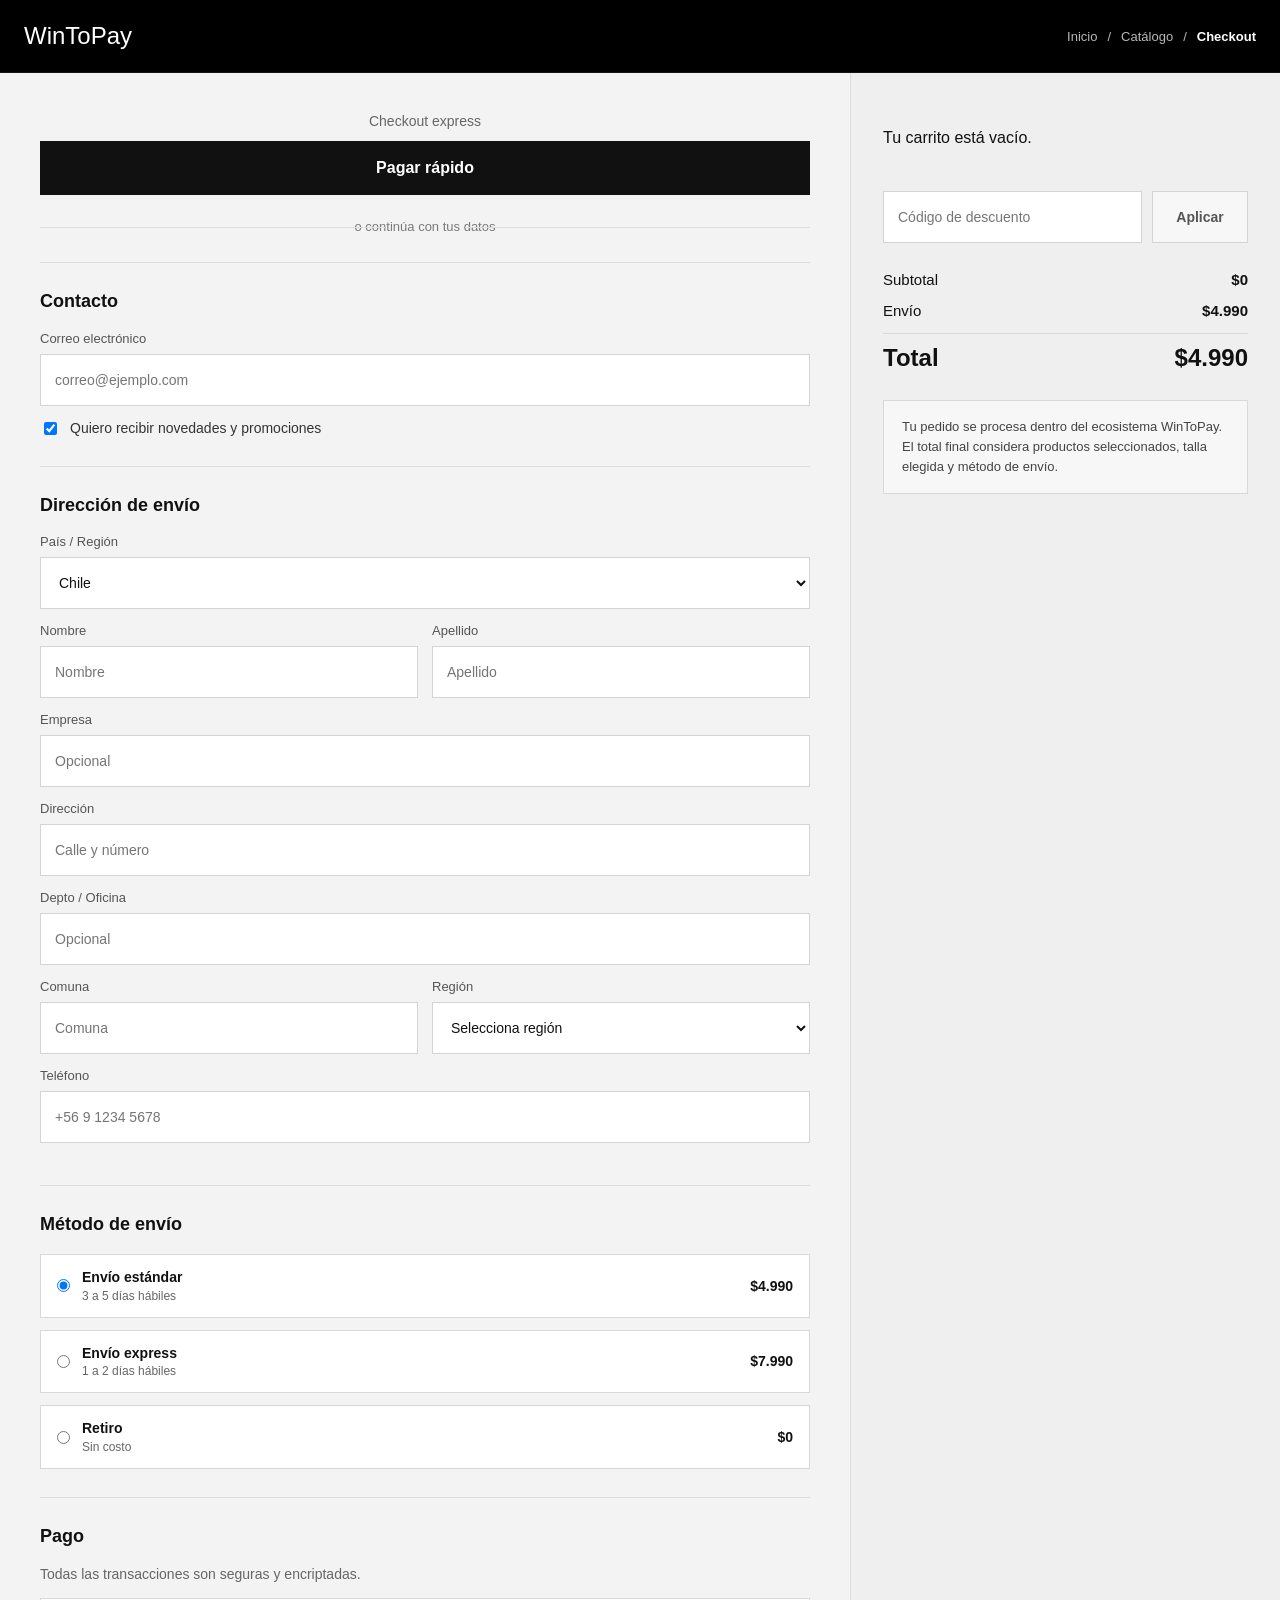
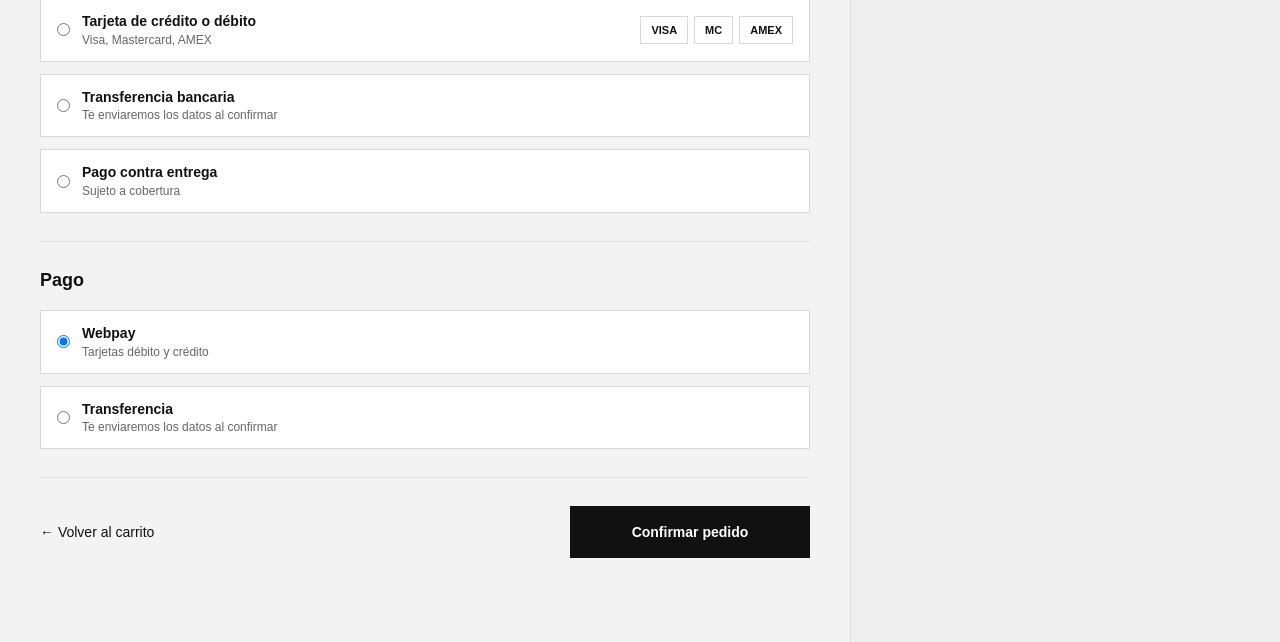
==== checkout.html @ d03efe88 "feat: implement checkout page and payment functionality with responsive design" ====
<!DOCTYPE html>
<html lang="es">
<head>
  <meta charset="UTF-8" />
  <meta name="viewport" content="width=device-width, initial-scale=1.0" />
  <title>Checkout | WinToPay</title>

<link rel="stylesheet" href="css/style.css">
<link rel="stylesheet" href="css/layout.css">
<link rel="stylesheet" href="css/responsive.css">
</head>
<body class="checkout-body">
  <div class="checkout-page">
    <header class="checkout-header">
      <div class="checkout-header-inner">
        <a href="index.html" class="checkout-brand">WinToPay</a>

        <nav class="checkout-breadcrumb" aria-label="Ruta de compra">
          <a href="index.html">Inicio</a>
          <span>/</span>
          <a href="catalogo.html">Catálogo</a>
          <span>/</span>
          <strong>Checkout</strong>
        </nav>
      </div>
    </header>

    <main class="checkout-layout">
      <section class="checkout-main">
        <div class="checkout-block checkout-express">
          <p class="checkout-kicker">Checkout express</p>
          <button type="button" class="checkout-shoppay-btn">Pagar rápido</button>

          <div class="checkout-divider">
            <span>o continúa con tus datos</span>
          </div>
        </div>

        <form class="checkout-form" id="checkoutForm">
          <section class="checkout-block">
            <div class="checkout-section-head">
              <h2>Contacto</h2>
            </div>

            <div class="form-group">
              <label for="email">Correo electrónico</label>
              <input id="email" name="email" type="email" placeholder="correo@ejemplo.com" />
            </div>

            <label class="check-row">
              <input type="checkbox" checked />
              <span>Quiero recibir novedades y promociones</span>
            </label>
          </section>

          <section class="checkout-block">
            <div class="checkout-section-head">
              <h2>Dirección de envío</h2>
            </div>

            <div class="form-group">
              <label for="country">País / Región</label>
              <select id="country" name="country">
                <option value="CL" selected>Chile</option>
              </select>
            </div>

            <div class="form-grid two-cols">
              <div class="form-group">
                <label for="firstName">Nombre</label>
                <input id="firstName" name="firstName" type="text" placeholder="Nombre" />
              </div>

              <div class="form-group">
                <label for="lastName">Apellido</label>
                <input id="lastName" name="lastName" type="text" placeholder="Apellido" />
              </div>
            </div>

            <div class="form-group">
              <label for="company">Empresa</label>
              <input id="company" name="company" type="text" placeholder="Opcional" />
            </div>

            <div class="form-group">
              <label for="address">Dirección</label>
              <input id="address" name="address" type="text" placeholder="Calle y número" />
            </div>

            <div class="form-group">
              <label for="apartment">Depto / Oficina</label>
              <input id="apartment" name="apartment" type="text" placeholder="Opcional" />
            </div>

            <div class="form-grid two-cols">
              <div class="form-group">
                <label for="commune">Comuna</label>
                <input id="commune" name="commune" type="text" placeholder="Comuna" />
              </div>

              <div class="form-group">
                <label for="region">Región</label>
                <select id="region" name="region">
                  <option value="">Selecciona región</option>
                  <option>Región Metropolitana</option>
                  <option>Valparaíso</option>
                  <option>Biobío</option>
                  <option>Antofagasta</option>
                  <option>Coquimbo</option>
                  <option>Maule</option>
                  <option>La Araucanía</option>
                  <option>Los Lagos</option>
                </select>
              </div>
            </div>

            <div class="form-group">
              <label for="phone">Teléfono</label>
              <input id="phone" name="phone" type="tel" placeholder="+56 9 1234 5678" />
            </div>
          </section>

          <section class="checkout-block">
            <div class="checkout-section-head">
              <h2>Método de envío</h2>
            </div>

            <div class="shipping-options">
              <label class="option-card">
                <input type="radio" name="shipping" value="normal" checked />
                <span class="option-copy">
                  <strong>Envío estándar</strong>
                  <small>3 a 5 días hábiles</small>
                </span>
                <span class="option-price">$4.990</span>
              </label>

              <label class="option-card">
                <input type="radio" name="shipping" value="express" />
                <span class="option-copy">
                  <strong>Envío express</strong>
                  <small>1 a 2 días hábiles</small>
                </span>
                <span class="option-price">$7.990</span>
              </label>

              <label class="option-card">
                <input type="radio" name="shipping" value="pickup" />
                <span class="option-copy">
                  <strong>Retiro</strong>
                  <small>Sin costo</small>
                </span>
                <span class="option-price">$0</span>
              </label>
            </div>
          </section>

<section class="checkout-block">
  <div class="checkout-section-head">
    <h2>Pago</h2>
  </div>

  <p class="checkout-helper">Todas las transacciones son seguras y encriptadas.</p>

  <div class="payment-methods">
    <label class="option-card payment-card-option is-selected">
      <input type="radio" name="payment" value="card" checked />
      <span class="option-copy">
        <strong>Tarjeta de crédito o débito</strong>
        <small>Visa, Mastercard, AMEX</small>
      </span>
      <span class="payment-brands">
        <span>VISA</span>
        <span>MC</span>
        <span>AMEX</span>
      </span>
    </label>

    <div class="payment-panel" id="cardPaymentPanel">
      <div class="form-group">
        <label for="cardNumber">Número de tarjeta</label>
        <input id="cardNumber" name="cardNumber" type="text" inputmode="numeric" maxlength="19" placeholder="1234 5678 9012 3456" />
      </div>

      <div class="form-grid two-cols">
        <div class="form-group">
          <label for="cardExpiry">Vencimiento</label>
          <input id="cardExpiry" name="cardExpiry" type="text" inputmode="numeric" maxlength="5" placeholder="MM/AA" />
        </div>

        <div class="form-group">
          <label for="cardCvv">Código de seguridad</label>
          <input id="cardCvv" name="cardCvv" type="text" inputmode="numeric" maxlength="4" placeholder="CVV" />
        </div>
      </div>

      <div class="form-group">
        <label for="cardName">Nombre en la tarjeta</label>
        <input id="cardName" name="cardName" type="text" placeholder="Como aparece en la tarjeta" />
      </div>

      <label class="check-row">
        <input type="checkbox" checked />
        <span>Usar dirección de envío como dirección de facturación</span>
      </label>
    </div>

    <label class="option-card">
      <input type="radio" name="payment" value="transfer" />
      <span class="option-copy">
        <strong>Transferencia bancaria</strong>
        <small>Te enviaremos los datos al confirmar</small>
      </span>
    </label>

    <label class="option-card">
      <input type="radio" name="payment" value="cash" />
      <span class="option-copy">
        <strong>Pago contra entrega</strong>
        <small>Sujeto a cobertura</small>
      </span>
    </label>
  </div>
</section>

          <section class="checkout-block">
            <div class="checkout-section-head">
              <h2>Pago</h2>
            </div>

            <div class="payment-options">
              <label class="option-card">
                <input type="radio" name="payment" value="webpay" checked />
                <span class="option-copy">
                  <strong>Webpay</strong>
                  <small>Tarjetas débito y crédito</small>
                </span>
              </label>

              <label class="option-card">
                <input type="radio" name="payment" value="transfer" />
                <span class="option-copy">
                  <strong>Transferencia</strong>
                  <small>Te enviaremos los datos al confirmar</small>
                </span>
              </label>
            </div>
          </section>

          <section class="checkout-block checkout-actions">
            <a href="index.html" class="checkout-back">← Volver al carrito</a>
            <button type="submit" class="checkout-submit">Confirmar pedido</button>
          </section>
        </form>
      </section>

      <aside class="checkout-summary">
        <div class="checkout-summary-inner">
          <div class="summary-items" id="summaryItems">
            <!-- render dinámico -->
          </div>

          <div class="summary-discount">
            <input type="text" placeholder="Código de descuento" />
            <button type="button">Aplicar</button>
          </div>

          <div class="summary-totals">
            <div class="summary-row">
              <span>Subtotal</span>
              <strong id="summarySubtotal">$0</strong>
            </div>

            <div class="summary-row">
              <span>Envío</span>
              <strong id="summaryShipping">$4.990</strong>
            </div>

            <div class="summary-row summary-row-total">
              <span>Total</span>
              <strong id="summaryTotal">$0</strong>
            </div>
          </div>

          <div class="summary-note">
            <p>
              Tu pedido se procesa dentro del ecosistema WinToPay. El total final
              considera productos seleccionados, talla elegida y método de envío.
            </p>
          </div>
        </div>
      </aside>
      
    </main>
  </div>

  <script src="js/checkout.js"></script>
  <script src="js/ui.js"></script>
<script src="js/carrito.js"></script>
<script src="js/app.js"></script>
</body>
</html>
---- css/style.css ----
/* =========================================================
   1. VARIABLES
========================================================= */
:root {
  --bg: #f3f3f3;
  --surface: #ffffff;
  --text: rgba(255, 255, 255, 0.92);
  --text-dark: #111111;

  --ms-light: #ffffff;
  --ms-mid: #c7c7c7;
  --ms-dark: #808080;
  --ms-deep: #3b3b3b;

  --digit-red: #ff0000;
  --blue: #0a36ff;
  --green: #008400;
  --red: #d40000;

  --cell: 34px;
  --rows: 9;
  --cols: 9;
}


/* =========================================================
   2. RESET / BASE
========================================================= */
* {
  box-sizing: border-box;
}

html,
body {
  margin: 0;
  width: 100%;
  height: 100%;
  font-family: Arial, sans-serif;
  touch-action: manipulation;
  background: var(--bg);
  color: var(--text-dark);
}

button {
  font: inherit;
}

a {
  color: inherit;
  text-decoration: none;
  touch-action: manipulation;
}

img {
  display: block;
  max-width: 100%;
}

.sr-only {
  position: absolute;
  width: 1px;
  height: 1px;
  padding: 0;
  margin: -1px;
  overflow: hidden;
  clip: rect(0, 0, 0, 0);
  white-space: nowrap;
  border: 0;
}


/* =========================================================
   3. HEADER
========================================================= */
.site-header {
  position: fixed;
  top: 0;
  left: 0;
  right: 0;
  z-index: 40;
  background: #000000;
  border-bottom: 1px solid rgba(255, 255, 255, 0.08);
}

.header-bar {
  height: 72px;
  display: grid;
  grid-template-columns: 1fr auto 1fr;
  align-items: center;
  padding: 0 20px;
}

.header-actions {
  display: flex;
  align-items: center;
  justify-self: start;
  gap: 24px;
  min-width: 0;
}

.desktop-nav {
  display: none;
  align-items: center;
  gap: 24px;
}

.desktop-nav a {
  color: var(--text);
  text-decoration: none;
  font-size: 20px;
  line-height: 1;
  letter-spacing: -0.03em;
  font-weight: 200;
  white-space: nowrap;
}

.desktop-nav a:hover {
  opacity: 0.7;
}

.menu-toggle {
  width: 40px;
  height: 40px;
  display: grid;
  align-content: center;
  gap: 5px;
  border: 0;
  background: transparent;
  padding: 0;
  cursor: pointer;
}

.menu-toggle span {
  display: block;
  width: 26px;
  height: 2px;
  background: var(--text);
}

.brand {
  justify-self: center;
  text-align: center;
  color: var(--text);
  text-decoration: none;
  font-size: clamp(24px, 2.2vw, 38px);
  line-height: 1;
  letter-spacing: -0.05em;
  font-weight: 200;
  white-space: nowrap;
}

.header-cart {
  display: flex;
  align-items: center;
  justify-self: end;
}

.cart-toggle {
  border: 0;
  background: transparent;
  color: var(--text);
  font-size: 28px;
  line-height: 1;
  cursor: pointer;
  padding: 0;
}


/* =========================================================
   4. DRAWERS / OVERLAYS
========================================================= */
.menu-overlay,
.cart-overlay {
  position: fixed;
  inset: 0;
  background: rgba(0, 0, 0, 0.45);
  opacity: 0;
  pointer-events: none;
  transition: opacity 0.25s ease;
}

.menu-overlay { z-index: 45; }
.cart-overlay { z-index: 55; }

.side-menu {
  position: fixed;
  top: 0;
  left: 0;
  width: min(86vw, 360px);
  height: 100vh;
  background: #ffffff;
  color: #000000;
  z-index: 50;
  display: flex;
  flex-direction: column;
  transform: translateX(-100%);
  transition: transform 0.28s ease;
}

.side-menu-top {
  display: flex;
  justify-content: flex-end;
  padding: 18px 18px 8px;
}

.menu-close,
.cart-close {
  border: 0;
  background: transparent;
  color: #000000;
  font-size: 30px;
  line-height: 1;
  cursor: pointer;
}

.side-menu-nav {
  display: grid;
  gap: 24px;
  padding: 24px 22px;
}

.side-menu-nav a {
  color: #000000;
  text-decoration: none;
  font-size: 20px;
  line-height: 1.1;
  letter-spacing: -0.03em;
  font-weight: 600;
}

.side-menu-bottom {
  margin-top: auto;
  padding: 18px 22px 26px;
  border-top: 1px solid rgba(0, 0, 0, 0.1);
  display: grid;
  gap: 14px;
}

.side-menu-bottom a {
  color: #000000;
  text-decoration: none;
  font-size: 16px;
}

.cart-drawer {
  position: fixed;
  top: 0;
  right: 0;
  width: min(88vw, 380px);
  height: 100vh;
  background: #ffffff;
  color: #000000;
  z-index: 60;
  display: flex;
  flex-direction: column;
  transform: translateX(100%);
  transition: transform 0.28s ease;
}

.cart-top {
  display: flex;
  align-items: center;
  justify-content: space-between;
  padding: 22px 20px 14px;
  border-bottom: 1px solid rgba(0, 0, 0, 0.1);
}

.cart-top h2 {
  margin: 0;
  font-size: 28px;
  line-height: 1;
  letter-spacing: -0.05em;
  font-weight: 500;
}

.cart-body {
  flex: 1;
  padding: 20px;
  overflow-y: auto;
}

.cart-empty {
  margin: 0;
  color: rgba(0, 0, 0, 0.6);
  font-size: 16px;
  line-height: 1.4;
}

.cart-bottom {
  border-top: 1px solid rgba(0, 0, 0, 0.1);
  padding: 18px 20px 24px;
  display: grid;
  gap: 16px;
}

.cart-total {
  display: flex;
  justify-content: space-between;
  align-items: center;
  font-size: 16px;
}

.cart-checkout {
  border: 0;
  background: #000000;
  color: #ffffff;
  height: 48px;
  font-size: 16px;
  cursor: pointer;
}


/* =========================================================
   5. ESTADOS GLOBALES (menu / cart open)
========================================================= */
body.menu-open .side-menu {
  transform: translateX(0);
}

body.menu-open .menu-overlay {
  opacity: 1;
  pointer-events: auto;
}

body.cart-open .cart-drawer {
  transform: translateX(0);
}

body.cart-open .cart-overlay {
  opacity: 1;
  pointer-events: auto;
}


/* =========================================================
   6. BUSCAMINAS
========================================================= */
.panel {
  width: calc(var(--cols) * var(--cell) + 12px);
  background: var(--ms-mid);
  border-top: 5px solid var(--ms-dark);
  border-left: 5px solid var(--ms-dark);
  border-right: 5px solid var(--ms-light);
  border-bottom: 5px solid var(--ms-light);
  display: grid;
  grid-template-columns: 86px 60px 86px;
  justify-content: center;
  gap: 14px;
  align-items: center;
  padding: 10px 12px;
  margin-bottom: 12px;
}

.display {
  height: 52px;
  background: #000;
  display: flex;
  align-items: center;
  justify-content: center;
  gap: 2px;
  padding: 2px 4px;
}

.digit {
  width: 22px;
  height: 40px;
  position: relative;
}

.digit .seg {
  position: absolute;
  background: var(--digit-red);
  display: none;
}

.digit .a, .digit .d, .digit .g { width: 14px; height: 4px; left: 4px; }
.digit .a { top: 1px; }
.digit .g { top: 18px; }
.digit .d { bottom: 1px; }
.digit .b, .digit .c, .digit .e, .digit .f { width: 4px; height: 14px; }
.digit .b { top: 4px; right: 1px; }
.digit .c { bottom: 4px; right: 1px; }
.digit .e { bottom: 4px; left: 1px; }
.digit .f { top: 4px; left: 1px; }

.digit.zero .a, .digit.zero .b, .digit.zero .c,
.digit.zero .d, .digit.zero .e, .digit.zero .f,
.digit.one .b, .digit.one .c,
.digit.two .a, .digit.two .b, .digit.two .d, .digit.two .e, .digit.two .g,
.digit.three .a, .digit.three .b, .digit.three .c, .digit.three .d, .digit.three .g,
.digit.four .b, .digit.four .c, .digit.four .f, .digit.four .g,
.digit.five .a, .digit.five .c, .digit.five .d, .digit.five .f, .digit.five .g,
.digit.six .a, .digit.six .c, .digit.six .d, .digit.six .e, .digit.six .f, .digit.six .g,
.digit.seven .a, .digit.seven .b, .digit.seven .c,
.digit.eight .a, .digit.eight .b, .digit.eight .c, .digit.eight .d,
.digit.eight .e, .digit.eight .f, .digit.eight .g,
.digit.nine .a, .digit.nine .b, .digit.nine .c,
.digit.nine .d, .digit.nine .f, .digit.nine .g {
  display: block;
}

.smiley-wrap {
  width: 60px;
  height: 52px;
  display: grid;
  place-items: center;
  background: var(--ms-mid);
  border-top: 4px solid var(--ms-light);
  border-left: 4px solid var(--ms-light);
  border-right: 4px solid var(--ms-deep);
  border-bottom: 4px solid var(--ms-deep);
  cursor: pointer;
  padding: 0;
}

.smiley-wrap:active {
  border-top: 4px solid var(--ms-deep);
  border-left: 4px solid var(--ms-deep);
  border-right: 4px solid var(--ms-light);
  border-bottom: 4px solid var(--ms-light);
}

.smiley {
  width: 34px;
  height: 34px;
  border-radius: 50%;
  background: #f5e300;
  border: 2px solid #000;
  position: relative;
  overflow: hidden;
}

.smiley .eye {
  position: absolute;
  width: 4px;
  height: 4px;
  background: #000;
  top: 10px;
}

.smiley .eye.left  { left: 8px; }
.smiley .eye.right { right: 8px; }

.smiley .mouth {
  position: absolute;
  left: 7px;
  top: 17px;
  width: 16px;
  height: 8px;
  border-bottom: 2px solid #000;
  border-radius: 0 0 12px 12px;
}

.smiley.dead .mouth {
  border-bottom: 0;
  border-top: 2px solid #000;
  top: 20px;
  border-radius: 12px 12px 0 0;
}

.smiley.cool .mouth {
  width: 14px;
  left: 8px;
  top: 18px;
  border-bottom-width: 3px;
}

.smiley.dead .eye.left,
.smiley.dead .eye.right {
  width: 8px;
  height: 8px;
  background: transparent;
  top: 8px;
}

.smiley.dead .eye.left::before, .smiley.dead .eye.left::after,
.smiley.dead .eye.right::before, .smiley.dead .eye.right::after {
  content: "";
  position: absolute;
  width: 8px;
  height: 2px;
  background: #000;
  top: 3px;
  left: 0;
}

.smiley.dead .eye.left::before,
.smiley.dead .eye.right::before { transform: rotate(45deg); }

.smiley.dead .eye.left::after,
.smiley.dead .eye.right::after  { transform: rotate(-45deg); }

.smiley.cool::before,
.smiley.cool::after {
  content: "";
  position: absolute;
  top: 9px;
  width: 10px;
  height: 6px;
  background: #000;
  border-radius: 2px;
}

.smiley.cool::before { left: 4px; }
.smiley.cool::after  { right: 4px; }
.smiley.cool .eye    { display: none; }

.smiley.cool .bridge {
  position: absolute;
  top: 11px;
  left: 13px;
  width: 8px;
  height: 2px;
  background: #000;
}

.board {
  background: var(--ms-mid);
  border-top: 6px solid var(--ms-dark);
  border-left: 6px solid var(--ms-dark);
  border-right: 6px solid var(--ms-light);
  border-bottom: 6px solid var(--ms-light);
  display: grid;
  grid-template-columns: repeat(var(--cols), var(--cell));
  grid-auto-rows: var(--cell);
}

.cell {
  width: var(--cell);
  height: var(--cell);
  display: grid;
  place-items: center;
  font-weight: 700;
  font-size: 28px;
  line-height: 1;
  user-select: none;
  position: relative;
}

.cell.hidden {
  background: var(--ms-mid);
  border-top: 4px solid var(--ms-light);
  border-left: 4px solid var(--ms-light);
  border-right: 4px solid var(--ms-dark);
  border-bottom: 4px solid var(--ms-dark);
  cursor: pointer;
}

.cell.revealed {
  background: #bdbdbd;
  border: 1px solid #8d8d8d;
}

.cell.flagged::before {
  content: "";
  position: absolute;
  left: 13px; top: 7px;
  width: 0; height: 0;
  border-top: 7px solid transparent;
  border-bottom: 7px solid transparent;
  border-left: 14px solid #d00000;
}

.cell.flagged::after {
  content: "";
  position: absolute;
  left: 10px; top: 6px;
  width: 3px; height: 20px;
  background: #000;
  box-shadow: 3px 15px 0 0 #000;
}

.cell.mine.revealed .mine-shape,
.cell.mine.revealed .mine-shape::before,
.cell.mine.revealed .mine-shape::after {
  position: absolute;
  content: "";
  background: #000;
}

.cell.mine.revealed .mine-shape {
  width: 2px;
  height: 22px;
}

.cell.mine.revealed .mine-shape::before {
  width: 22px; height: 2px;
  left: -10px; top: 10px;
}

.cell.mine.revealed .mine-shape::after {
  width: 2px; height: 22px;
  transform: rotate(45deg);
  top: 0; left: 0;
}

.cell.mine.revealed .mine-cross {
  position: absolute;
  width: 2px; height: 22px;
  background: #000;
  transform: rotate(-45deg);
}

.cell.n1 { color: var(--blue); }
.cell.n2 { color: var(--green); }
.cell.n3 { color: var(--red); }
.cell.n4 { color: #000084; }
.cell.n5 { color: #840000; }
.cell.n6 { color: #008484; }
.cell.n7 { color: #000000; }
.cell.n8 { color: #7f7f7f; }

.status {
  min-height: 1.4em;
  text-align: center;
  color: rgba(255, 255, 255, 0.72);
  font-size: clamp(0.95rem, 1.2vw, 1.15rem);
  line-height: 1.2;
  margin: 0;
}

.status:empty { display: none; }


/* =========================================================
   7. FOOTER
========================================================= */
.products-footer {
  margin-top: 28px;
  padding: 18px 24px 36px;
  border-top: 1px solid rgba(0, 0, 0, 0.12);
}

.products-footer-inner {
  display: grid;
  grid-template-columns: auto 1fr auto;
  align-items: center;
  gap: 20px;
}

.footer-brand {
  color: #000000;
  font-size: 24px;
  line-height: 1;
  letter-spacing: -0.04em;
  font-weight: 200;
}

.footer-links {
  display: flex;
  justify-content: center;
  gap: 20px;
  flex-wrap: wrap;
}

.footer-links a {
  color: #000000;
  text-decoration: none;
  font-size: 15px;
}

.footer-copy {
  color: #000000;
  font-size: 14px;
  text-align: right;
}

.footer-copy p { margin: 0; }
.footer-copy a { color: #000000; text-decoration: none; }


/* =========================================================
   8. BOTONES GLOBALES
========================================================= */
.btn {
  display: inline-block;
  border: 1px solid #111;
  background: transparent;
  color: #111;
  padding: 14px 18px;
  font-size: 14px;
  cursor: pointer;
  text-decoration: none;
}

.btn:hover {
  background: #111;
  color: #fff;
}

/* =========================================================
   AGREGAR AL FINAL DE style.css — items del carrito
========================================================= */

.cart-item {
  display: flex;
  align-items: center;
  justify-content: space-between;
  gap: 12px;
  padding: 14px 0;
  border-bottom: 1px solid rgba(0, 0, 0, 0.08);
}

.cart-item:last-child {
  border-bottom: none;
}

.cart-item-info {
  display: flex;
  flex-direction: column;
  gap: 4px;
  flex: 1;
  min-width: 0;
}

.cart-item-title {
  font-size: 15px;
  font-weight: 700;
  color: #111;
  white-space: nowrap;
  overflow: hidden;
  text-overflow: ellipsis;
}

.cart-item-qty {
  font-size: 13px;
  color: rgba(0, 0, 0, 0.5);
}

.cart-item-price {
  font-size: 14px;
  font-weight: 700;
  color: #111;
}

.cart-item-remove {
  flex-shrink: 0;
  border: none;
  background: transparent;
  color: rgba(0, 0, 0, 0.4);
  font-size: 16px;
  cursor: pointer;
  padding: 4px;
  line-height: 1;
}

.cart-item-remove:hover {
  color: #111;
}

/* =========================================================
   AGREGAR AL FINAL DE style.css
   — items del drawer, selector de talla, badge
========================================================= */


/* ── Items del drawer ─────────────────────────────────── */

.cart-item {
  display: flex;
  align-items: flex-start;
  gap: 12px;
  padding: 14px 0;
  border-bottom: 1px solid rgba(0, 0, 0, 0.08);
}

.cart-item:last-child {
  border-bottom: none;
}

.cart-item-img {
  flex-shrink: 0;
  width: 64px;
  height: 64px;
  background: #e8e8e8;
  overflow: hidden;
}

.cart-item-img img {
  width: 100%;
  height: 100%;
  object-fit: cover;
  display: block;
}

.cart-item-info {
  flex: 1;
  min-width: 0;
  display: flex;
  flex-direction: column;
  gap: 3px;
}

.cart-item-title {
  font-size: 14px;
  font-weight: 700;
  color: #111;
  white-space: nowrap;
  overflow: hidden;
  text-overflow: ellipsis;
}

.cart-item-size,
.cart-item-qty {
  font-size: 12px;
  color: rgba(0, 0, 0, 0.5);
}

.cart-item-price {
  font-size: 14px;
  font-weight: 700;
  color: #111;
  margin-top: 2px;
}

.cart-item-remove {
  flex-shrink: 0;
  border: none;
  background: transparent;
  color: rgba(0, 0, 0, 0.35);
  font-size: 14px;
  cursor: pointer;
  padding: 2px 4px;
  line-height: 1;
}

.cart-item-remove:hover {
  color: #111;
}


/* ── Badge en ícono del carro ─────────────────────────── */

.cart-toggle {
  position: relative;
}

.cart-badge {
  position: absolute;
  top: -6px;
  right: -8px;
  min-width: 18px;
  height: 18px;
  padding: 0 4px;
  border-radius: 999px;
  background: #ff0000;
  color: #fff;
  font-size: 11px;
  font-weight: 700;
  line-height: 18px;
  text-align: center;
  pointer-events: none;
}


/* ── Selector de talla en card ────────────────────────── */

.size-selector {
  padding: 10px 12px;
  background: #fff;
  border-top: 1px solid rgba(0, 0, 0, 0.08);
  display: flex;
  align-items: center;
  gap: 10px;
}

.size-label {
  font-size: 12px;
  font-weight: 700;
  color: #111;
  text-transform: uppercase;
  letter-spacing: 0.04em;
  flex-shrink: 0;
}

.size-options {
  display: flex;
  gap: 6px;
  flex-wrap: wrap;
}

.size-btn {
  width: 36px;
  height: 36px;
  border: 1px solid #111;
  background: transparent;
  color: #111;
  font-size: 13px;
  font-weight: 700;
  cursor: pointer;
  display: grid;
  place-items: center;
  transition: background 0.15s, color 0.15s;
}

.size-btn:hover {
  background: #111;
  color: #fff;
}

/* =========================================================
   CHECKOUT
========================================================= */

.checkout-body {
  margin: 0;
  background: #f3f3f3;
  color: #111;
}

.checkout-page {
  min-height: 100vh;
}

.checkout-header {
  background: #000;
  color: #fff;
  border-bottom: 1px solid rgba(255, 255, 255, 0.08);
}

.checkout-header-inner {
  max-width: 1320px;
  margin: 0 auto;
  min-height: 72px;
  padding: 0 24px;
  display: flex;
  align-items: center;
  justify-content: space-between;
  gap: 24px;
}

.checkout-brand {
  color: #fff;
  text-decoration: none;
  font-size: 24px;
  font-weight: 500;
}

.checkout-breadcrumb {
  display: flex;
  align-items: center;
  gap: 10px;
  font-size: 13px;
  color: rgba(255, 255, 255, 0.72);
}

.checkout-breadcrumb a {
  color: rgba(255, 255, 255, 0.72);
  text-decoration: none;
}

.checkout-breadcrumb strong {
  color: #fff;
  font-weight: 600;
}

.checkout-layout {
  max-width: 1320px;
  margin: 0 auto;
  padding: 0;
  display: grid;
  grid-template-columns: minmax(0, 1fr) 430px;
  min-height: calc(100vh - 72px);
}

.checkout-main {
  padding: 40px 40px 56px;
}

.checkout-summary {
  background: #efefef;
  border-left: 1px solid #dddddd;
}

.checkout-summary-inner {
  position: sticky;
  top: 0;
  padding: 40px 32px;
  display: flex;
  flex-direction: column;
  gap: 28px;
}

.checkout-block {
  background: transparent;
  border-bottom: 1px solid #dedede;
  padding-bottom: 28px;
  margin-bottom: 28px;
}

.checkout-block:last-child {
  border-bottom: 0;
  margin-bottom: 0;
}

.checkout-kicker {
  margin: 0 0 12px;
  font-size: 14px;
  color: #666;
  text-align: center;
}

.checkout-shoppay-btn {
  width: 100%;
  height: 54px;
  border: 0;
  background: #111;
  color: #fff;
  font-size: 16px;
  font-weight: 700;
  cursor: pointer;
}

.checkout-divider {
  position: relative;
  margin-top: 24px;
  text-align: center;
  font-size: 13px;
  color: #7a7a7a;
}

.checkout-divider::before,
.checkout-divider::after {
  content: "";
  position: absolute;
  top: 50%;
  width: calc(50% - 40px);
  height: 1px;
  background: #dddddd;
}

.checkout-divider::before { left: 0; }
.checkout-divider::after  { right: 0; }

.checkout-section-head {
  display: flex;
  align-items: center;
  justify-content: space-between;
  margin-bottom: 18px;
}

.checkout-section-head h2 {
  margin: 0;
  font-size: 18px;
  line-height: 1.2;
  font-weight: 700;
}

.checkout-form {
  display: flex;
  flex-direction: column;
}

.form-grid {
  display: grid;
  gap: 14px;
}

.form-grid.two-cols {
  grid-template-columns: repeat(2, minmax(0, 1fr));
}

.form-group {
  display: flex;
  flex-direction: column;
  gap: 8px;
  margin-bottom: 14px;
}

.form-group label {
  font-size: 13px;
  color: #555;
}

.form-group input,
.form-group select,
.summary-discount input {
  width: 100%;
  height: 52px;
  border: 1px solid #d4d4d4;
  background: #fff;
  padding: 0 14px;
  font-size: 14px;
  color: #111;
  outline: none;
}

.form-group input:focus,
.form-group select:focus,
.summary-discount input:focus {
  border-color: #111;
}

.check-row {
  display: flex;
  align-items: flex-start;
  gap: 10px;
  font-size: 14px;
  color: #333;
}

.check-row input {
  margin-top: 2px;
}

.shipping-options,
.payment-options {
  display: flex;
  flex-direction: column;
  gap: 12px;
}

.option-card {
  display: grid;
  grid-template-columns: auto 1fr auto;
  gap: 12px;
  align-items: center;
  border: 1px solid #d8d8d8;
  background: #fff;
  padding: 14px 16px;
  cursor: pointer;
}

.option-card input {
  margin: 0;
}

.option-copy {
  display: flex;
  flex-direction: column;
  gap: 3px;
}

.option-copy strong {
  font-size: 14px;
  line-height: 1.2;
}

.option-copy small {
  font-size: 12px;
  color: #666;
}

.option-price {
  font-size: 14px;
  font-weight: 700;
  white-space: nowrap;
}

.checkout-actions {
  display: flex;
  align-items: center;
  justify-content: space-between;
  gap: 20px;
}

.checkout-back {
  color: #111;
  text-decoration: none;
  font-size: 14px;
}

.checkout-submit {
  min-width: 240px;
  height: 52px;
  border: 1px solid #111;
  background: #111;
  color: #fff;
  font-size: 14px;
  font-weight: 700;
  cursor: pointer;
}

.summary-items {
  display: flex;
  flex-direction: column;
  gap: 18px;
}

.summary-item {
  display: grid;
  grid-template-columns: 72px 1fr auto;
  gap: 14px;
  align-items: start;
}

.summary-thumb-wrap {
  position: relative;
  width: 72px;
  height: 72px;
  background: #fff;
  border: 1px solid #d8d8d8;
}

.summary-thumb-wrap img {
  width: 100%;
  height: 100%;
  object-fit: contain;
  display: block;
}

.summary-qty {
  position: absolute;
  top: -8px;
  right: -8px;
  min-width: 22px;
  height: 22px;
  padding: 0 6px;
  border-radius: 999px;
  background: #111;
  color: #fff;
  font-size: 12px;
  font-weight: 700;
  display: grid;
  place-items: center;
}

.summary-copy {
  display: flex;
  flex-direction: column;
  gap: 3px;
  padding-top: 4px;
}

.summary-copy strong {
  font-size: 14px;
  line-height: 1.25;
}

.summary-copy span {
  font-size: 13px;
  color: #666;
}

.summary-price {
  font-size: 14px;
  font-weight: 700;
  padding-top: 4px;
  white-space: nowrap;
}

.summary-discount {
  display: grid;
  grid-template-columns: 1fr auto;
  gap: 10px;
}

.summary-discount button {
  min-width: 96px;
  height: 52px;
  border: 1px solid #d4d4d4;
  background: #f7f7f7;
  color: #555;
  font-size: 14px;
  font-weight: 600;
  cursor: pointer;
}

.summary-totals {
  display: flex;
  flex-direction: column;
  gap: 14px;
}

.summary-row {
  display: flex;
  align-items: center;
  justify-content: space-between;
  gap: 20px;
  font-size: 15px;
}

.summary-row strong {
  font-size: 15px;
}

.summary-row-total {
  padding-top: 10px;
  border-top: 1px solid #d8d8d8;
}

.summary-row-total span,
.summary-row-total strong {
  font-size: 24px;
  font-weight: 700;
}

.summary-note {
  border: 1px solid #d9d9d9;
  background: #f7f7f7;
  padding: 16px 18px;
}

.summary-note p {
  margin: 0;
  font-size: 13px;
  line-height: 1.55;
  color: #444;
}

/* =========================================================
   CHECKOUT — COMPONENTES DE PAGO
========================================================= */

.checkout-helper {
  margin: 0 0 16px;
  font-size: 14px;
  color: #666;
}

.payment-methods {
  display: flex;
  flex-direction: column;
  gap: 12px;
}

.payment-card-option {
  align-items: center;
}

.payment-card-option.is-selected {
  border-color: #111;
}

.payment-brands {
  display: flex;
  gap: 6px;
  align-items: center;
  flex-wrap: wrap;
}

.payment-brands span {
  height: 28px;
  padding: 0 10px;
  border: 1px solid #d8d8d8;
  background: #fff;
  display: inline-flex;
  align-items: center;
  justify-content: center;
  font-size: 11px;
  font-weight: 700;
}

.payment-panel {
  border: 1px solid #d8d8d8;
  background: #f7f7f7;
  padding: 16px;
  display: flex;
  flex-direction: column;
  gap: 0;
}
---- css/layout.css ----
/* =========================================================
   LAYOUT.CSS
   Diagramaciones específicas por página.
========================================================= */


/* =========================================================
   1. INDEX — página principal (juego + productos)
========================================================= */
.page-layout {
  width: 100%;
  height: 100vh;
  overflow: hidden;
  display: grid;
  grid-template-columns: minmax(0, 420px) 1fr;
  grid-template-rows: 72px 1fr;
  grid-template-areas:
    "header header"
    "game   products";
}

.game-section {
  grid-area: game;
  display: flex;
  flex-direction: column;
  align-items: center;
  justify-content: center;
  gap: 12px;
  padding: 0;
  border-right: 1px solid rgba(255, 255, 255, 0.08);
  overflow: hidden;
  background: #f3f3f3;
}

.minesweeper {
  width: max-content;
  max-width: 100%;
}

.products-section {
  grid-area: products;
  padding: 24px;
  overflow-y: auto;
  overflow-x: hidden;
  background: var(--bg);
}

.products-content {
  min-height: 100%;
  display: flex;
  flex-direction: column;
}

.products-grid {
  display: grid;
  grid-template-columns: repeat(3, minmax(0, 1fr));
  gap: 20px;
  align-content: start;
}


/* =========================================================
   2. PRODUCTO — página de detalle
========================================================= */
.product-page {
  min-height: 100vh;
  display: flex;
  flex-direction: column;
}

.product-detail {
  display: grid;
  grid-template-columns: 1fr 1fr;
  gap: 40px;
  padding: 96px 40px 40px;
  align-items: center;
  width: 100%;
  box-sizing: border-box;
}

/* Galería con miniaturas */
.product-gallery {
  display: grid;
  grid-template-columns: 80px 1fr;
  gap: 12px;
  top: 100px;
  max-height: 700px;
  max-width: 700px;
}

.gallery-thumbs {
  display: flex;
  flex-direction: column;
  gap: 8px;
}

.thumb {
  width: 80px;
  height: 80px;
  border: 1px solid transparent;
  background: #efefef;
  padding: 0;
  cursor: pointer;
  overflow: hidden;
  flex-shrink: 0;
}

.thumb img {
  width: 100%;
  height: 100%;
  object-fit: contain;
}

.thumb.active {
  border-color: #111;
}

.gallery-main {
  background: #f3f3f3;
  overflow: hidden;
  max-height: 700px;
}

.gallery-main img {
  width: 100%;
  height: 100%;
  max-height: 700px;
  object-fit: contain;
}

/* Info */
.product-info {
  display: flex;
  flex-direction: column;
  gap: 18px;
  height: 50%;
  min-height: 600px;
  padding-top: 8px;
  justify-content: space-between;
}

.product-info .product-meta {
  font-size: 11px;
  letter-spacing: 0.08em;
  text-transform: uppercase;
  color: rgba(0,0,0,0.45);
  margin: 0;
}

.product-info .product-title {
  font-size: 28px;
  line-height: 1.1;
  margin: 0;
  font-weight: 700;
}

.product-pricing {
  display: flex;
  align-items: center;
  gap: 10px;
}

.product-price-old {
  color: #999;
  text-decoration: line-through;
  font-size: 15px;
}

.product-info .product-price {
  font-size: 22px;
  font-weight: 700;
  margin: 0;
}

/* Tallas */
.product-sizes {
  display: flex;
  flex-direction: column;
  gap: 10px;
}

.sizes-label {
  font-size: 11px;
  font-weight: 700;
  letter-spacing: 0.08em;
  color: #111;
  margin: 0;
}

.sizes-grid {
  display: flex;
  gap: 8px;
  flex-wrap: wrap;
}

.product-sizes .size-btn {
  min-width: 48px;
  height: 48px;
  border: 1px solid #ccc;
  background: #fff;
  color: #111;
  font-size: 14px;
  font-weight: 600;
  cursor: pointer;
  padding: 0 14px;
  transition: border-color 0.15s, background 0.15s, color 0.15s;
}

.product-sizes .size-btn:hover {
  border-color: #111;
}

.product-sizes .size-btn.selected {
  background: #111;
  color: #fff;
  border-color: #111;
}

/* Botones */
.product-actions {
  display: flex;
  flex-direction: column;
  gap: 10px;
}

.product-actions .btn {
  width: 100%;
  text-align: center;
  padding: 16px;
  font-size: 14px;
  letter-spacing: 0.04em;
  text-transform: uppercase;
}

.btn-primary {
  background: #111;
  color: #fff;
  border-color: #111;
}

.btn-primary:hover { background: #333; }

.btn-secondary {
  background: transparent;
  color: #111;
  border-color: #111;
}

.btn-secondary:hover {
  background: #111;
  color: #fff;
}

/* Descripción */
.product-description {
  font-size: 15px;
  line-height: 1.6;
  color: rgba(0, 0, 0, 0.72);
  border-top: 1px solid rgba(0,0,0,0.1);
  padding-top: 16px;
}

.product-meta {
  font-size: 13px;
  color: rgba(0, 0, 0, 0.5);
  text-transform: uppercase;
  letter-spacing: 0.04em;
}

/* Recomendados */
.recommended {
  /* max-width: 1200px; */
  margin: 0 auto;
  width: 100%;
  box-sizing: border-box;
  padding: 0 40px 40px;
}

.recommended h2 {
  margin: 0 0 18px;
  font-size: 20px;
  letter-spacing: -0.02em;
}

.recommended-grid {
  display: grid;
  grid-template-columns: repeat(4, minmax(0, 1fr));
  gap: 16px;
}


/* =========================================================
   3. CATÁLOGO
========================================================= */
.catalog-page {
  min-height: 100vh;
  display: flex;
  flex-direction: column;
  padding-top: 72px;
}

.catalog-section {
  flex: 1;
  padding: 24px;
}

.catalog-grid {
  display: grid;
  grid-template-columns: repeat(3, minmax(0, 1fr));
  gap: 18px;
}

.catalog-card {
  background: #ffffff;
  color: #111111;
  position: relative;
  overflow: hidden;
}

.catalog-visual {
  position: relative;
  aspect-ratio: 1 / 1;
  background: #ececec;
  display: grid;
  place-items: center;
}

.catalog-visual img {
  width: 100%;
  height: 100%;
  object-fit: contain;
}

.catalog-info {
  padding: 14px 14px 16px;
}

.catalog-info h3 {
  margin: 0 0 8px;
  font-size: 20px;
  line-height: 1;
  letter-spacing: -0.04em;
  font-weight: 500;
}

.catalog-info p {
  margin: 0;
  font-size: 14px;
  line-height: 1.35;
  color: rgba(0, 0, 0, 0.7);
}

.lock-overlay {
  position: absolute;
  inset: 0;
  background: rgba(255, 255, 255, 0.68);
  display: flex;
  align-items: center;
  justify-content: center;
  text-align: center;
  transition: opacity 0.2s ease;
}

.lock-message {
  display: grid;
  gap: 6px;
}

.lock-message strong {
  font-size: 34px;
  line-height: 0.95;
  font-weight: 300;
  letter-spacing: -0.05em;
}

.lock-message span {
  font-size: 15px;
  color: rgba(0, 0, 0, 0.72);
}

.catalog-card.unlocked .lock-overlay {
  opacity: 0;
  pointer-events: none;
}

@media (max-width: 900px) {
  .catalog-grid {
    grid-template-columns: repeat(2, minmax(0, 1fr));
    gap: 12px;
  }
}
---- css/responsive.css ----
/* =========================================================
   RESPONSIVE.CSS
========================================================= */

/* ── Desktop nav ─────────────────────────────────────── */
@media (min-width: 900px) {
  .desktop-nav   { display: flex; }
  .menu-toggle,
  .side-menu,
  .menu-overlay  { display: none; }
}

/* ── Index — escala del buscaminas ──────────────────── */
@media (max-width: 1280px) { .minesweeper { transform: scale(0.96); } }
@media (max-width: 1100px) {
  .minesweeper   { transform: scale(0.92); }
  .products-grid { grid-template-columns: repeat(2, minmax(0, 1fr)); }
}

/* ── Index — mobile apilado ─────────────────────────── */
@media (max-width: 900px) {
  .page-layout {
    height: auto;
    min-height: 100vh;
    overflow: visible;
    grid-template-columns: 1fr;
    grid-template-rows: 72px auto auto;
    grid-template-areas:
      "header"
      "game"
      "products";
  }

  .game-section {
    padding: 10%;
    /* padding-top: calc(72px + 20px); */
    border-right: none;
    border-bottom: 1px solid rgba(255, 255, 255, 0.08);
    min-height: auto;
  }

  .minesweeper   { max-width: 400px; transform: none; }

  .products-section {
    padding: 0;
    overflow: visible;
  }

  .products-grid {
    grid-template-columns: repeat(2, minmax(0, 1fr));
    gap: 12px;
  }
}

/* ── Producto — mobile ───────────────────────────────── */
@media (max-width: 775px) {
  .product-detail {
    grid-template-columns: 1fr;
    gap: 0;
    padding: 72px 0 0;
  }

  /* Galería: miniaturas abajo en mobile */
  .product-gallery {
    grid-template-columns: 1fr;
    grid-template-rows: auto auto;
    max-width: 100%;
    max-height: none;
  }

  .gallery-thumbs {
    flex-direction: row;
    order: 2;
    overflow-x: auto;
    padding: 8px 0;
  }

  .thumb {
    width: 64px;
    height: 64px;
    flex-shrink: 0;
  }

  .gallery-main { order: 1; max-height: none; }

  .product-info {
    padding: 20px 16px 24px;
    gap: 14px;
    min-height: auto;
    height: auto;
  }

  .product-info .product-title { font-size: 22px; }
  .product-info .product-price { font-size: 18px; }
  .product-actions .btn        { padding: 14px; }

  .recommended {
    padding: 0 16px 32px;
  }

  .recommended-grid {
    grid-template-columns: repeat(2, minmax(0, 1fr));
    gap: 12px;
  }
}

/* ── Catálogo ────────────────────────────────────────── */
@media (max-width: 1100px) {
  .catalog-grid { grid-template-columns: repeat(2, minmax(0, 1fr)); }
}
@media (max-width: 640px) {
  .catalog-grid         { grid-template-columns: 1fr; gap: 14px; }
  .lock-message strong  { font-size: 28px; }
}

/* ── Footer ──────────────────────────────────────────── */
@media (max-width: 700px) {
  .products-footer-inner {
    grid-template-columns: 1fr;
    justify-items: center;
    text-align: center;
  }
  .footer-copy { text-align: center; }
}



@media (max-width: 1000px) {
  .checkout-layout {
    grid-template-columns: 1fr;
  }

  .checkout-summary {
    border-left: 0;
    border-top: 1px solid #dddddd;
    order: -1;
  }

  .checkout-summary-inner {
    position: static;
  }
}

@media (max-width: 700px) {
  .checkout-header-inner,
  .checkout-main,
  .checkout-summary-inner {
    padding-left: 16px;
    padding-right: 16px;
  }

  .checkout-header-inner {
    min-height: 64px;
    flex-direction: column;
    justify-content: center;
    gap: 6px;
    padding-top: 10px;
    padding-bottom: 10px;
  }

  .checkout-brand {
    font-size: 22px;
  }

  .checkout-breadcrumb {
    font-size: 12px;
    flex-wrap: wrap;
    justify-content: center;
  }

  .form-grid.two-cols {
    grid-template-columns: 1fr;
  }

  .checkout-actions {
    flex-direction: column;
    align-items: stretch;
  }

  .checkout-submit {
    width: 100%;
    min-width: 0;
  }

  .summary-discount {
    grid-template-columns: 1fr;
  }

  .summary-row-total span,
  .summary-row-total strong {
    font-size: 20px;
  }
}

@media (max-width: 700px) {
  .payment-brands {
    justify-content: flex-start;
  }

  .payment-panel {
    padding: 14px;
  }
}
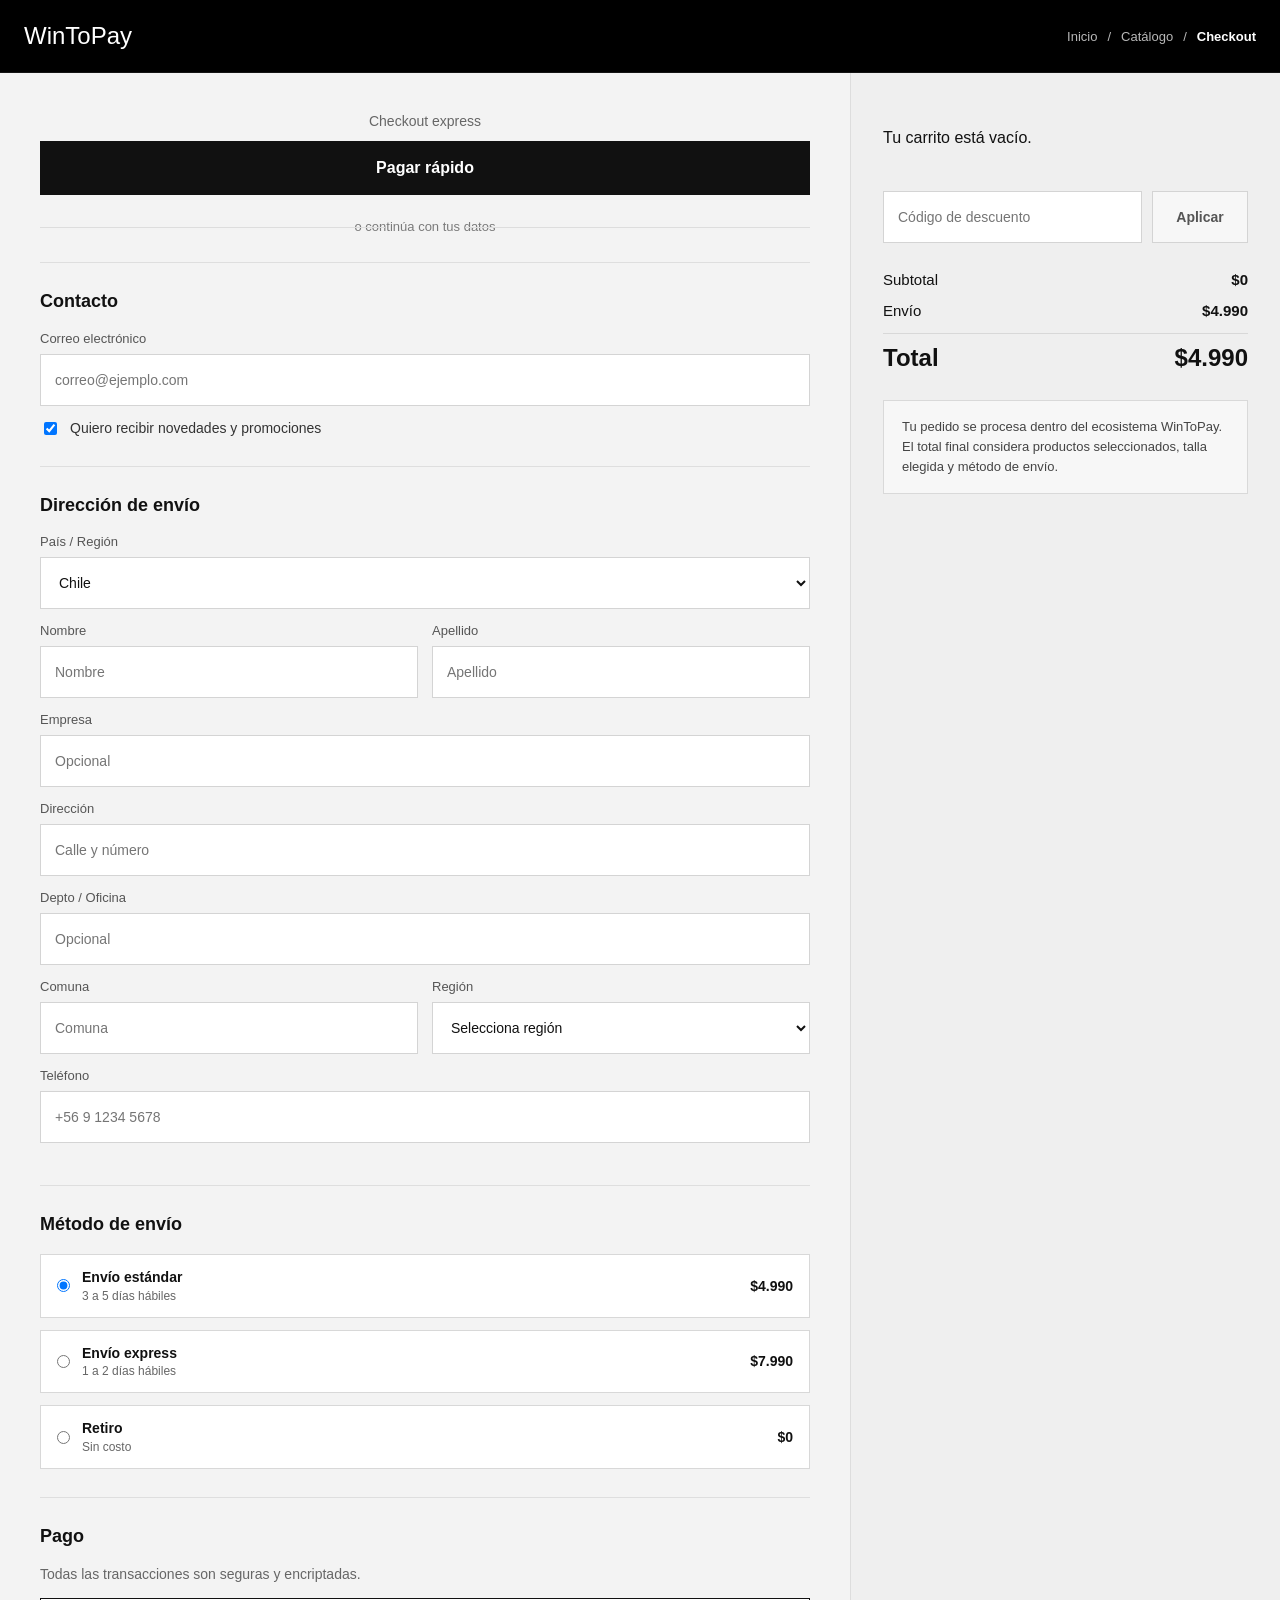
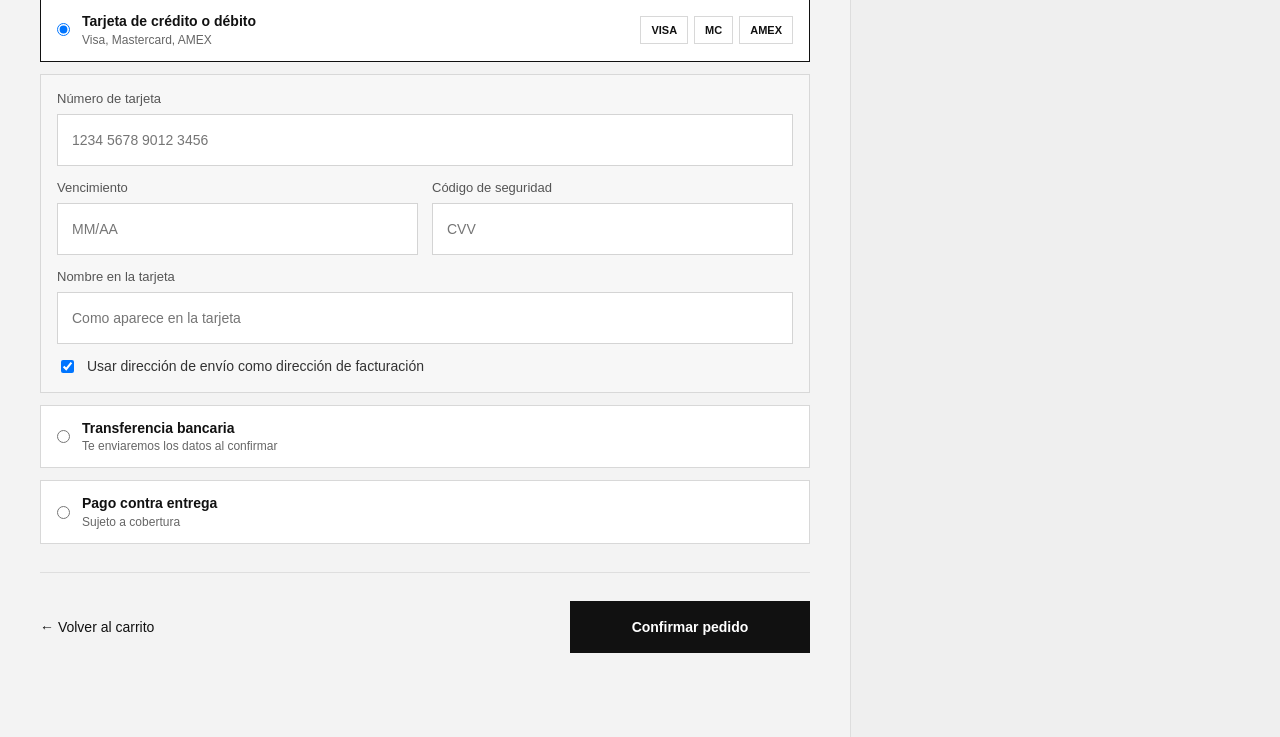
==== commit d7937cd2: "feat: refactor checkout and product detail pages for improved user interaction and layout (codex)" ====
--- a/checkout.html
+++ b/checkout.html
@@ -223,30 +223,6 @@
   </div>
 </section>
 
-          <section class="checkout-block">
-            <div class="checkout-section-head">
-              <h2>Pago</h2>
-            </div>
-
-            <div class="payment-options">
-              <label class="option-card">
-                <input type="radio" name="payment" value="webpay" checked />
-                <span class="option-copy">
-                  <strong>Webpay</strong>
-                  <small>Tarjetas débito y crédito</small>
-                </span>
-              </label>
-
-              <label class="option-card">
-                <input type="radio" name="payment" value="transfer" />
-                <span class="option-copy">
-                  <strong>Transferencia</strong>
-                  <small>Te enviaremos los datos al confirmar</small>
-                </span>
-              </label>
-            </div>
-          </section>
-
           <section class="checkout-block checkout-actions">
             <a href="index.html" class="checkout-back">← Volver al carrito</a>
             <button type="submit" class="checkout-submit">Confirmar pedido</button>
@@ -295,8 +271,5 @@
   </div>
 
   <script src="js/checkout.js"></script>
-  <script src="js/ui.js"></script>
-<script src="js/carrito.js"></script>
-<script src="js/app.js"></script>
 </body>
-</html>+</html>
--- a/css/style.css
+++ b/css/style.css
@@ -688,72 +688,6 @@
   color: #fff;
 }
 
-/* =========================================================
-   AGREGAR AL FINAL DE style.css — items del carrito
-========================================================= */
-
-.cart-item {
-  display: flex;
-  align-items: center;
-  justify-content: space-between;
-  gap: 12px;
-  padding: 14px 0;
-  border-bottom: 1px solid rgba(0, 0, 0, 0.08);
-}
-
-.cart-item:last-child {
-  border-bottom: none;
-}
-
-.cart-item-info {
-  display: flex;
-  flex-direction: column;
-  gap: 4px;
-  flex: 1;
-  min-width: 0;
-}
-
-.cart-item-title {
-  font-size: 15px;
-  font-weight: 700;
-  color: #111;
-  white-space: nowrap;
-  overflow: hidden;
-  text-overflow: ellipsis;
-}
-
-.cart-item-qty {
-  font-size: 13px;
-  color: rgba(0, 0, 0, 0.5);
-}
-
-.cart-item-price {
-  font-size: 14px;
-  font-weight: 700;
-  color: #111;
-}
-
-.cart-item-remove {
-  flex-shrink: 0;
-  border: none;
-  background: transparent;
-  color: rgba(0, 0, 0, 0.4);
-  font-size: 16px;
-  cursor: pointer;
-  padding: 4px;
-  line-height: 1;
-}
-
-.cart-item-remove:hover {
-  color: #111;
-}
-
-/* =========================================================
-   AGREGAR AL FINAL DE style.css
-   — items del drawer, selector de talla, badge
-========================================================= */
-
-
 /* ── Items del drawer ─────────────────────────────────── */
 
 .cart-item {
@@ -873,13 +807,13 @@
   flex-shrink: 0;
 }
 
-.size-options {
+.size-selector .size-options {
   display: flex;
   gap: 6px;
   flex-wrap: wrap;
 }
 
-.size-btn {
+.size-selector .size-btn {
   width: 36px;
   height: 36px;
   border: 1px solid #111;
@@ -893,7 +827,7 @@
   transition: background 0.15s, color 0.15s;
 }
 
-.size-btn:hover {
+.size-selector .size-btn:hover {
   background: #111;
   color: #fff;
 }
@@ -1348,4 +1282,4 @@
   display: flex;
   flex-direction: column;
   gap: 0;
-}+}
--- a/css/layout.css
+++ b/css/layout.css
@@ -79,7 +79,7 @@
 }
 
 /* Galería con miniaturas */
-.product-gallery {
+.product-detail-gallery {
   display: grid;
   grid-template-columns: 80px 1fr;
   gap: 12px;
@@ -350,7 +350,7 @@
   color: rgba(0, 0, 0, 0.7);
 }
 
-.lock-overlay {
+.catalog-card .lock-overlay {
   position: absolute;
   inset: 0;
   background: rgba(255, 255, 255, 0.68);
@@ -382,10 +382,3 @@
   opacity: 0;
   pointer-events: none;
 }
-
-@media (max-width: 900px) {
-  .catalog-grid {
-    grid-template-columns: repeat(2, minmax(0, 1fr));
-    gap: 12px;
-  }
-}
--- a/css/responsive.css
+++ b/css/responsive.css
@@ -1,23 +1,34 @@
-/* =========================================================
-   RESPONSIVE.CSS
-========================================================= */
+/* Responsive layout and component adaptations. */
 
-/* ── Desktop nav ─────────────────────────────────────── */
 @media (min-width: 900px) {
-  .desktop-nav   { display: flex; }
+  .desktop-nav { display: flex; }
   .menu-toggle,
   .side-menu,
-  .menu-overlay  { display: none; }
+  .menu-overlay { display: none; }
 }
 
-/* ── Index — escala del buscaminas ──────────────────── */
-@media (max-width: 1280px) { .minesweeper { transform: scale(0.96); } }
-@media (max-width: 1100px) {
-  .minesweeper   { transform: scale(0.92); }
-  .products-grid { grid-template-columns: repeat(2, minmax(0, 1fr)); }
+@media (max-width: 1280px) {
+  .minesweeper { transform: scale(0.96); }
 }
 
-/* ── Index — mobile apilado ─────────────────────────── */
+@media (max-width: 1100px) {
+  .minesweeper { transform: scale(0.92); }
+  .products-grid,
+  .catalog-grid { grid-template-columns: repeat(2, minmax(0, 1fr)); }
+}
+
+@media (max-width: 1000px) {
+  .checkout-layout { grid-template-columns: 1fr; }
+
+  .checkout-summary {
+    border-left: 0;
+    border-top: 1px solid #dddddd;
+    order: -1;
+  }
+
+  .checkout-summary-inner { position: static; }
+}
+
 @media (max-width: 900px) {
   .page-layout {
     height: auto;
@@ -33,13 +44,15 @@
 
   .game-section {
     padding: 10%;
-    /* padding-top: calc(72px + 20px); */
     border-right: none;
     border-bottom: 1px solid rgba(255, 255, 255, 0.08);
     min-height: auto;
   }
 
-  .minesweeper   { max-width: 400px; transform: none; }
+  .minesweeper {
+    max-width: 400px;
+    transform: none;
+  }
 
   .products-section {
     padding: 0;
@@ -50,9 +63,19 @@
     grid-template-columns: repeat(2, minmax(0, 1fr));
     gap: 12px;
   }
+
+  .product-gallery {
+    overflow-x: auto;
+    scroll-snap-type: x mandatory;
+    -webkit-overflow-scrolling: touch;
+    scrollbar-width: none;
+    transition: none;
+  }
+
+  .product-gallery::-webkit-scrollbar { display: none; }
+  .product-gallery img { scroll-snap-align: start; }
 }
 
-/* ── Producto — mobile ───────────────────────────────── */
 @media (max-width: 775px) {
   .product-detail {
     grid-template-columns: 1fr;
@@ -60,8 +83,7 @@
     padding: 72px 0 0;
   }
 
-  /* Galería: miniaturas abajo en mobile */
-  .product-gallery {
+  .product-detail-gallery {
     grid-template-columns: 1fr;
     grid-template-rows: auto auto;
     max-width: 100%;
@@ -81,7 +103,10 @@
     flex-shrink: 0;
   }
 
-  .gallery-main { order: 1; max-height: none; }
+  .gallery-main {
+    order: 1;
+    max-height: none;
+  }
 
   .product-info {
     padding: 20px 16px 24px;
@@ -92,11 +117,8 @@
 
   .product-info .product-title { font-size: 22px; }
   .product-info .product-price { font-size: 18px; }
-  .product-actions .btn        { padding: 14px; }
-
-  .recommended {
-    padding: 0 16px 32px;
-  }
+  .product-actions .btn { padding: 14px; }
+  .recommended { padding: 0 16px 32px; }
 
   .recommended-grid {
     grid-template-columns: repeat(2, minmax(0, 1fr));
@@ -104,44 +126,15 @@
   }
 }
 
-/* ── Catálogo ────────────────────────────────────────── */
-@media (max-width: 1100px) {
-  .catalog-grid { grid-template-columns: repeat(2, minmax(0, 1fr)); }
-}
-@media (max-width: 640px) {
-  .catalog-grid         { grid-template-columns: 1fr; gap: 14px; }
-  .lock-message strong  { font-size: 28px; }
-}
-
-/* ── Footer ──────────────────────────────────────────── */
 @media (max-width: 700px) {
   .products-footer-inner {
     grid-template-columns: 1fr;
     justify-items: center;
     text-align: center;
   }
+
   .footer-copy { text-align: center; }
-}
 
-
-
-@media (max-width: 1000px) {
-  .checkout-layout {
-    grid-template-columns: 1fr;
-  }
-
-  .checkout-summary {
-    border-left: 0;
-    border-top: 1px solid #dddddd;
-    order: -1;
-  }
-
-  .checkout-summary-inner {
-    position: static;
-  }
-}
-
-@media (max-width: 700px) {
   .checkout-header-inner,
   .checkout-main,
   .checkout-summary-inner {
@@ -158,9 +151,7 @@
     padding-bottom: 10px;
   }
 
-  .checkout-brand {
-    font-size: 22px;
-  }
+  .checkout-brand { font-size: 22px; }
 
   .checkout-breadcrumb {
     font-size: 12px;
@@ -168,9 +159,7 @@
     justify-content: center;
   }
 
-  .form-grid.two-cols {
-    grid-template-columns: 1fr;
-  }
+  .form-grid.two-cols { grid-template-columns: 1fr; }
 
   .checkout-actions {
     flex-direction: column;
@@ -182,22 +171,20 @@
     min-width: 0;
   }
 
-  .summary-discount {
+  .summary-discount { grid-template-columns: 1fr; }
+
+  .summary-row-total span,
+  .summary-row-total strong { font-size: 20px; }
+
+  .payment-brands { justify-content: flex-start; }
+  .payment-panel { padding: 14px; }
+}
+
+@media (max-width: 640px) {
+  .catalog-grid {
     grid-template-columns: 1fr;
+    gap: 14px;
   }
 
-  .summary-row-total span,
-  .summary-row-total strong {
-    font-size: 20px;
-  }
+  .lock-message strong { font-size: 28px; }
 }
-
-@media (max-width: 700px) {
-  .payment-brands {
-    justify-content: flex-start;
-  }
-
-  .payment-panel {
-    padding: 14px;
-  }
-}
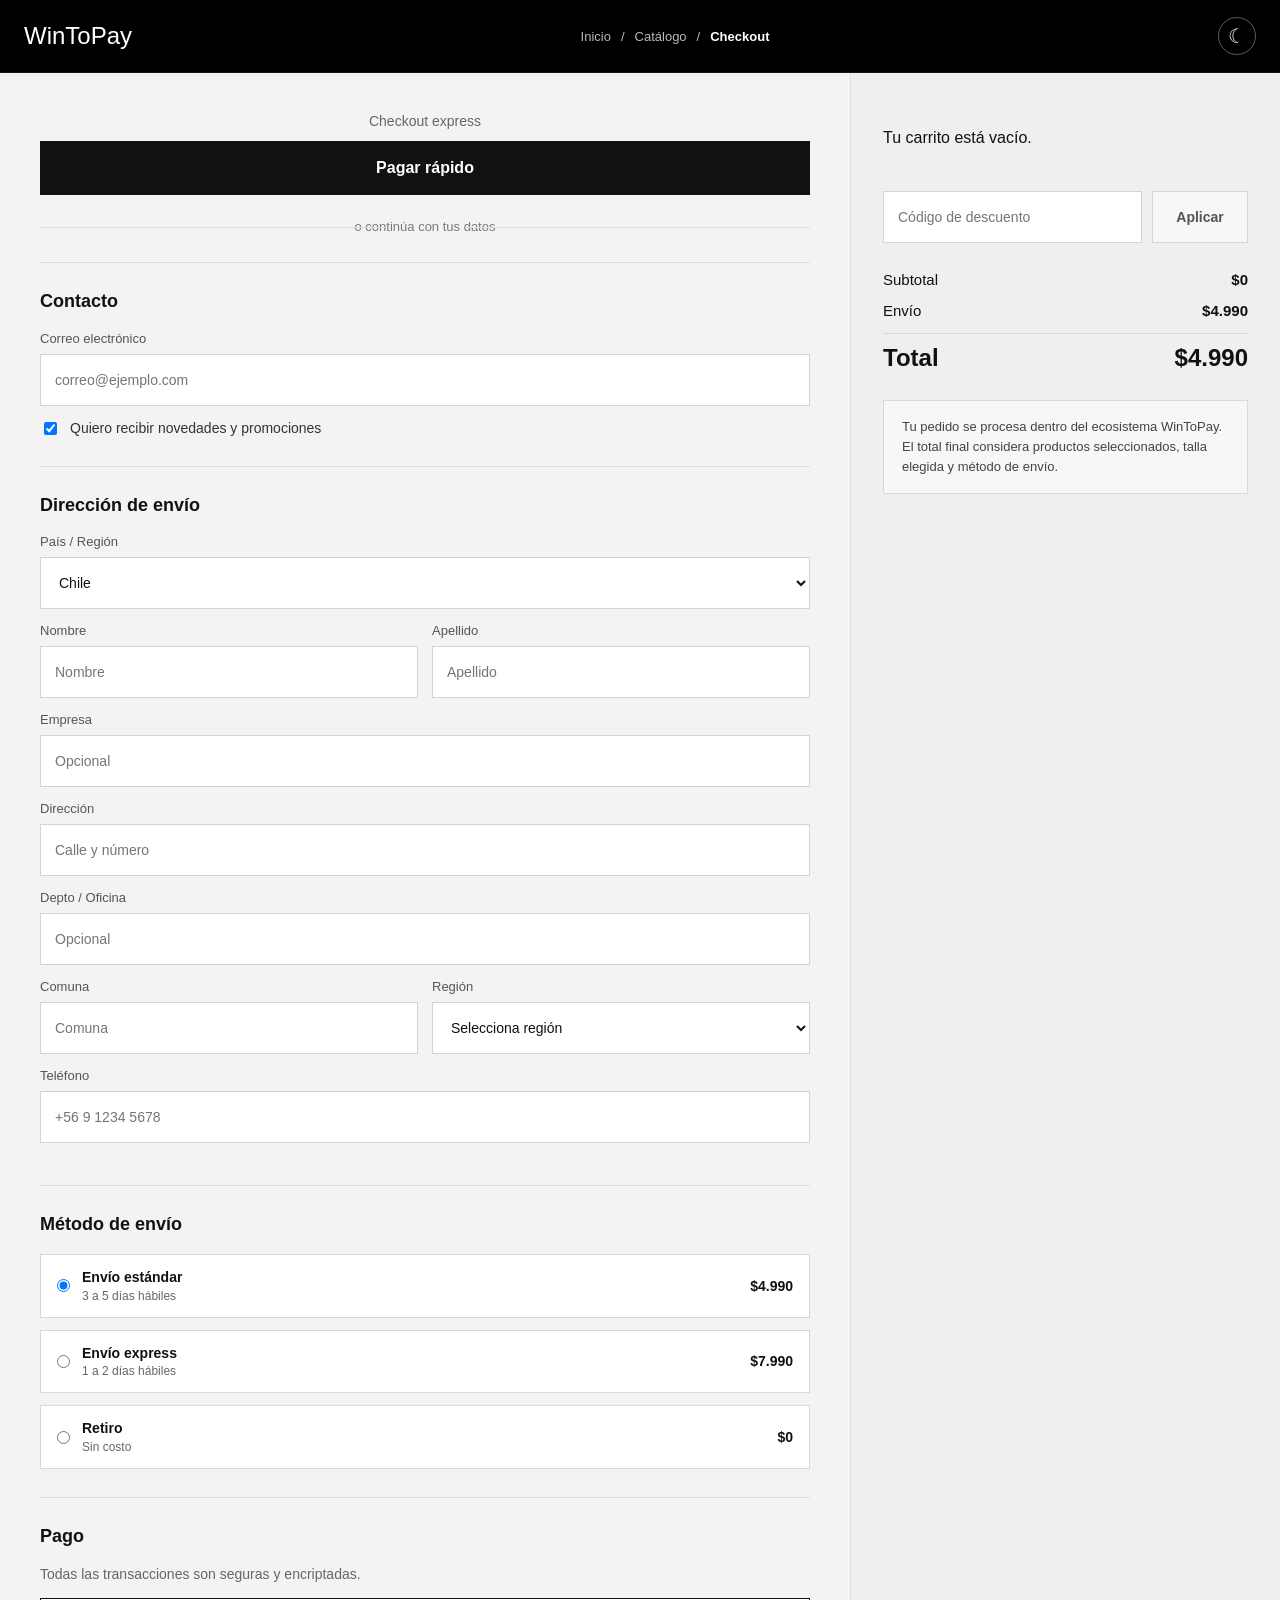
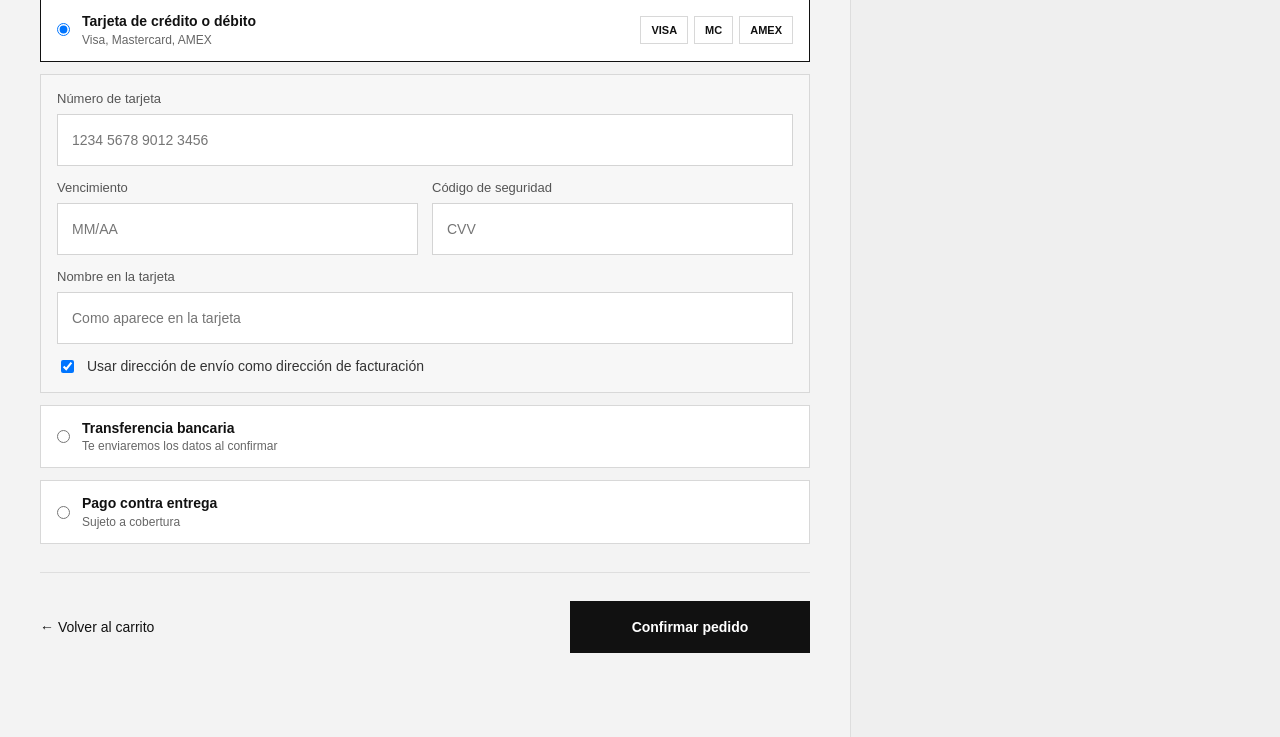
==== commit 0c0bcd7a: "feat: implement dark mode toggle and corresponding styles for improved user experience" ====
--- a/checkout.html
+++ b/checkout.html
@@ -22,6 +22,8 @@
           <span>/</span>
           <strong>Checkout</strong>
         </nav>
+
+        <button class="theme-toggle" type="button" aria-label="Activar modo nocturno" title="Cambiar tema">☾</button>
       </div>
     </header>
 
@@ -270,6 +272,7 @@
     </main>
   </div>
 
+  <script src="js/theme.js"></script>
   <script src="js/checkout.js"></script>
 </body>
 </html>
--- a/css/style.css
+++ b/css/style.css
@@ -153,6 +153,7 @@
   display: flex;
   align-items: center;
   justify-self: end;
+  gap: 12px;
 }
 
 .cart-toggle {
@@ -163,6 +164,24 @@
   line-height: 1;
   cursor: pointer;
   padding: 0;
+}
+
+.theme-toggle {
+  width: 38px;
+  height: 38px;
+  display: grid;
+  place-items: center;
+  border: 1px solid rgba(255, 255, 255, 0.35);
+  border-radius: 999px;
+  background: transparent;
+  color: var(--text);
+  font-size: 20px;
+  line-height: 1;
+  cursor: pointer;
+}
+
+.theme-toggle:hover {
+  background: rgba(255, 255, 255, 0.12);
 }
 
 
@@ -1283,3 +1302,164 @@
   flex-direction: column;
   gap: 0;
 }
+
+/* =========================================================
+   MODO NOCTURNO
+========================================================= */
+
+html[data-theme="dark"] {
+  color-scheme: dark;
+  --bg: #0b0b10;
+  --surface: #17171f;
+  --text-dark: #f2f2f5;
+  --ms-light: #565666;
+  --ms-mid: #292934;
+  --ms-dark: #101016;
+  --ms-deep: #050508;
+  --blue: #64a2ff;
+  --green: #56d478;
+  --red: #ff6262;
+}
+
+html[data-theme="dark"] body,
+html[data-theme="dark"] .checkout-body {
+  background: var(--bg);
+  color: var(--text-dark);
+}
+
+html[data-theme="dark"] .site-header,
+html[data-theme="dark"] .checkout-header {
+  background: #07070a;
+  border-bottom-color: rgba(151, 91, 255, 0.35);
+}
+
+html[data-theme="dark"] .side-menu,
+html[data-theme="dark"] .cart-drawer,
+html[data-theme="dark"] .tutorial-panel {
+  background: #17171f;
+  color: #f2f2f5;
+}
+
+html[data-theme="dark"] .menu-close,
+html[data-theme="dark"] .cart-close,
+html[data-theme="dark"] .tutorial-close,
+html[data-theme="dark"] .side-menu-nav a,
+html[data-theme="dark"] .side-menu-bottom a {
+  color: #f2f2f5;
+}
+
+html[data-theme="dark"] .side-menu-bottom,
+html[data-theme="dark"] .cart-top,
+html[data-theme="dark"] .cart-bottom {
+  border-color: rgba(255, 255, 255, 0.12);
+}
+
+html[data-theme="dark"] .cart-empty,
+html[data-theme="dark"] .cart-item-size,
+html[data-theme="dark"] .cart-item-qty {
+  color: rgba(255, 255, 255, 0.62);
+}
+
+html[data-theme="dark"] .cart-item-title,
+html[data-theme="dark"] .cart-item-price,
+html[data-theme="dark"] .cart-item-remove {
+  color: #f2f2f5;
+}
+
+html[data-theme="dark"] .cart-item-img,
+html[data-theme="dark"] .summary-thumb-wrap {
+  background: #24242e;
+}
+
+html[data-theme="dark"] .cart-checkout,
+html[data-theme="dark"] .checkout-submit,
+html[data-theme="dark"] .checkout-shoppay-btn {
+  background: #7c3cff;
+  border-color: #7c3cff;
+  color: #ffffff;
+}
+
+html[data-theme="dark"] .panel,
+html[data-theme="dark"] .board,
+html[data-theme="dark"] .tutorial-board {
+  box-shadow: 0 0 24px rgba(124, 60, 255, 0.2);
+}
+
+html[data-theme="dark"] .cell.revealed,
+html[data-theme="dark"] .tutorial-cell.revealed {
+  background: #20202a;
+  border-color: #454552;
+}
+
+html[data-theme="dark"] .cell.n7,
+html[data-theme="dark"] .cell.mine.revealed .mine-shape,
+html[data-theme="dark"] .cell.mine.revealed .mine-shape::before,
+html[data-theme="dark"] .cell.mine.revealed .mine-shape::after,
+html[data-theme="dark"] .cell.mine.revealed .mine-cross {
+  color: #ffffff;
+  background-color: #ffffff;
+}
+
+html[data-theme="dark"] .cell.flagged::after {
+  background: #ffffff;
+  box-shadow: 3px 15px 0 0 #ffffff;
+}
+
+html[data-theme="dark"] .status {
+  color: rgba(255, 255, 255, 0.75);
+}
+
+html[data-theme="dark"] .btn,
+html[data-theme="dark"] .size-selector,
+html[data-theme="dark"] .size-selector .size-btn {
+  border-color: #d8d8df;
+  background: #17171f;
+  color: #f2f2f5;
+}
+
+html[data-theme="dark"] .btn:hover,
+html[data-theme="dark"] .size-selector .size-btn:hover {
+  background: #f2f2f5;
+  color: #111111;
+}
+
+html[data-theme="dark"] .checkout-summary {
+  background: #121219;
+  border-color: #30303b;
+}
+
+html[data-theme="dark"] .checkout-block,
+html[data-theme="dark"] .summary-row-total {
+  border-color: #30303b;
+}
+
+html[data-theme="dark"] .form-group label,
+html[data-theme="dark"] .checkout-kicker,
+html[data-theme="dark"] .checkout-helper,
+html[data-theme="dark"] .option-copy small,
+html[data-theme="dark"] .summary-copy span {
+  color: #aaaab5;
+}
+
+html[data-theme="dark"] .form-group input,
+html[data-theme="dark"] .form-group select,
+html[data-theme="dark"] .summary-discount input,
+html[data-theme="dark"] .option-card,
+html[data-theme="dark"] .payment-panel,
+html[data-theme="dark"] .summary-note,
+html[data-theme="dark"] .summary-discount button,
+html[data-theme="dark"] .payment-brands span {
+  border-color: #3b3b47;
+  background: #1c1c25;
+  color: #f2f2f5;
+}
+
+html[data-theme="dark"] .summary-note p,
+html[data-theme="dark"] .check-row,
+html[data-theme="dark"] .checkout-back {
+  color: #d0d0d8;
+}
+
+html[data-theme="dark"] ::placeholder {
+  color: #858591;
+}
--- a/css/layout.css
+++ b/css/layout.css
@@ -35,6 +35,315 @@
 .minesweeper {
   width: max-content;
   max-width: 100%;
+}
+
+.tutorial-toggle {
+  display: block;
+  margin: 16px auto 0;
+  min-width: 140px;
+  padding: 11px 20px;
+  border: 2px solid #808080;
+  border-top-color: #ffffff;
+  border-left-color: #ffffff;
+  background: var(--ms-mid);
+  color: #111111;
+  font-weight: 700;
+  cursor: pointer;
+}
+
+.tutorial-toggle:active {
+  border-color: #ffffff;
+  border-top-color: #808080;
+  border-left-color: #808080;
+}
+
+.tutorial-overlay {
+  position: fixed;
+  inset: 0;
+  z-index: 65;
+  background: rgba(0, 0, 0, 0.55);
+  opacity: 0;
+  pointer-events: none;
+  transition: opacity 0.2s ease;
+}
+
+.tutorial-panel {
+  position: fixed;
+  top: 50%;
+  left: 50%;
+  z-index: 70;
+  width: min(92vw, 620px);
+  max-height: min(88vh, 760px);
+  overflow-y: auto;
+  padding: 24px;
+  background: #ffffff;
+  color: #111111;
+  border: 4px solid var(--ms-mid);
+  box-shadow:
+    inset 2px 2px 0 #ffffff,
+    inset -2px -2px 0 #808080,
+    0 20px 60px rgba(0, 0, 0, 0.35);
+  opacity: 0;
+  pointer-events: none;
+  transform: translate(-50%, -46%);
+  transition: opacity 0.2s ease, transform 0.2s ease;
+}
+
+body.tutorial-open .tutorial-overlay {
+  opacity: 1;
+  pointer-events: auto;
+}
+
+body.tutorial-open .tutorial-panel {
+  opacity: 1;
+  pointer-events: auto;
+  transform: translate(-50%, -50%);
+}
+
+.tutorial-head {
+  display: flex;
+  align-items: flex-start;
+  justify-content: space-between;
+  gap: 20px;
+  padding-bottom: 16px;
+  border-bottom: 1px solid rgba(0, 0, 0, 0.15);
+}
+
+.tutorial-kicker {
+  margin: 0 0 5px;
+  color: #666666;
+  font-size: 12px;
+  font-weight: 700;
+  letter-spacing: 0.08em;
+  text-transform: uppercase;
+}
+
+.tutorial-head h2 {
+  margin: 0;
+  font-size: 26px;
+}
+
+.tutorial-close {
+  border: 0;
+  background: transparent;
+  color: #111111;
+  font-size: 24px;
+  cursor: pointer;
+}
+
+.tutorial-intro {
+  margin: 18px 0;
+  font-size: 16px;
+  line-height: 1.5;
+}
+
+.tutorial-steps {
+  display: grid;
+  gap: 14px;
+  margin: 0;
+  padding: 0;
+  list-style: none;
+}
+
+.tutorial-steps li {
+  display: grid;
+  grid-template-columns: 42px 1fr;
+  gap: 14px;
+  padding: 16px;
+  background: #f3f3f3;
+  border: 1px solid #d2d2d2;
+  opacity: 0.55;
+  transition: opacity 0.2s ease, border-color 0.2s ease;
+}
+
+.tutorial-steps li.active,
+.tutorial-steps li.completed {
+  opacity: 1;
+}
+
+.tutorial-steps li.active {
+  border-color: #111111;
+}
+
+.tutorial-steps li.completed {
+  border-color: #008400;
+}
+
+.tutorial-steps li.completed .tutorial-step-number {
+  background: #008400;
+}
+
+.tutorial-step-number {
+  width: 38px;
+  height: 38px;
+  display: grid;
+  place-items: center;
+  background: #111111;
+  color: #ffffff;
+  font-size: 18px;
+  font-weight: 700;
+}
+
+.tutorial-steps h3 {
+  margin: 0 0 6px;
+  font-size: 17px;
+}
+
+.tutorial-steps p {
+  margin: 0;
+  color: #444444;
+  font-size: 14px;
+  line-height: 1.45;
+}
+
+.tutorial-choices,
+.tutorial-choice-grid {
+  display: flex;
+  gap: 4px;
+  margin-top: 12px;
+}
+
+.tutorial-choices button,
+.tutorial-choice-grid button {
+  min-height: 38px;
+  border: 2px solid #808080;
+  border-top-color: #ffffff;
+  border-left-color: #ffffff;
+  background: var(--ms-mid);
+  color: #111111;
+  font-weight: 700;
+  cursor: pointer;
+}
+
+.tutorial-choices button {
+  padding: 0 12px;
+}
+
+.tutorial-choice-grid button {
+  width: 34px;
+  height: 34px;
+  display: grid;
+  place-items: center;
+  padding: 0;
+}
+
+.tutorial-step:not(.active):not(.completed) button {
+  pointer-events: none;
+}
+
+.tutorial-choices button.correct,
+.tutorial-choice-grid button.correct {
+  background: #cceccc;
+  border-color: #008400;
+}
+
+.tutorial-choices button.wrong,
+.tutorial-choice-grid button.wrong {
+  background: #ffd5d5;
+  border-color: #d40000;
+}
+
+.tutorial-choice-grid .tutorial-safe { color: #008400; }
+.tutorial-choice-grid .tutorial-flag { color: #d40000; }
+
+.tutorial-feedback {
+  min-height: 20px;
+  margin-top: 8px !important;
+  font-weight: 700;
+}
+
+.tutorial-practice {
+  margin-top: 20px;
+  padding-top: 20px;
+  border-top: 1px solid rgba(0, 0, 0, 0.15);
+  opacity: 0.45;
+}
+
+.tutorial-practice.enabled {
+  opacity: 1;
+}
+
+.tutorial-practice-head {
+  display: flex;
+  align-items: center;
+  justify-content: space-between;
+  gap: 16px;
+}
+
+.tutorial-practice h3 {
+  margin: 0;
+  font-size: 20px;
+}
+
+.tutorial-practice > p {
+  margin: 10px 0 14px;
+  color: #444444;
+  font-size: 14px;
+  line-height: 1.45;
+}
+
+.tutorial-reset {
+  padding: 8px 12px;
+  border: 1px solid #111111;
+  background: #ffffff;
+  color: #111111;
+  font-weight: 700;
+  cursor: pointer;
+}
+
+.tutorial-board {
+  --tutorial-cell: 42px;
+  width: max-content;
+  display: grid;
+  grid-template-columns: repeat(5, var(--tutorial-cell));
+  grid-auto-rows: var(--tutorial-cell);
+  padding: 5px;
+  background: var(--ms-mid);
+  border-top: 5px solid var(--ms-dark);
+  border-left: 5px solid var(--ms-dark);
+  border-right: 5px solid var(--ms-light);
+  border-bottom: 5px solid var(--ms-light);
+  pointer-events: none;
+}
+
+.tutorial-practice.enabled .tutorial-board {
+  pointer-events: auto;
+}
+
+.tutorial-cell {
+  width: var(--tutorial-cell);
+  height: var(--tutorial-cell);
+  display: grid;
+  place-items: center;
+  padding: 0;
+  background: var(--ms-mid);
+  border-top: 4px solid var(--ms-light);
+  border-left: 4px solid var(--ms-light);
+  border-right: 4px solid var(--ms-dark);
+  border-bottom: 4px solid var(--ms-dark);
+  font-size: 22px;
+  font-weight: 700;
+  cursor: pointer;
+}
+
+.tutorial-cell.revealed {
+  background: #bdbdbd;
+  border: 1px solid #8d8d8d;
+}
+
+.tutorial-cell.flagged,
+.tutorial-cell.mine {
+  color: #d40000;
+}
+
+.tutorial-cell.n1 { color: var(--blue); }
+.tutorial-cell.n2 { color: var(--green); }
+.tutorial-cell.n3 { color: var(--red); }
+.tutorial-cell.n4 { color: #000084; }
+
+.tutorial-practice-status {
+  min-height: 22px;
+  font-weight: 700;
 }
 
 .products-section {
@@ -382,3 +691,145 @@
   opacity: 0;
   pointer-events: none;
 }
+
+html[data-theme="dark"] .game-section,
+html[data-theme="dark"] .products-section,
+html[data-theme="dark"] .gallery-main {
+  background: var(--bg);
+}
+
+html[data-theme="dark"] .tutorial-toggle {
+  border-color: #101016;
+  border-top-color: #565666;
+  border-left-color: #565666;
+  background: #292934;
+  color: #f2f2f5;
+}
+
+html[data-theme="dark"] .tutorial-head,
+html[data-theme="dark"] .tutorial-practice {
+  border-color: rgba(255, 255, 255, 0.14);
+}
+
+html[data-theme="dark"] .tutorial-kicker,
+html[data-theme="dark"] .tutorial-steps p,
+html[data-theme="dark"] .tutorial-practice > p {
+  color: #aaaab5;
+}
+
+html[data-theme="dark"] .tutorial-steps li {
+  background: #20202a;
+  border-color: #3b3b47;
+}
+
+html[data-theme="dark"] .tutorial-steps li.active {
+  border-color: #9c6cff;
+}
+
+html[data-theme="dark"] .tutorial-choices button,
+html[data-theme="dark"] .tutorial-choice-grid button,
+html[data-theme="dark"] .tutorial-reset {
+  border-color: #101016;
+  border-top-color: #565666;
+  border-left-color: #565666;
+  background: #292934;
+  color: #f2f2f5;
+}
+
+html[data-theme="dark"] .product-info .product-meta,
+html[data-theme="dark"] .product-description,
+html[data-theme="dark"] .product-meta {
+  color: #aaaab5;
+}
+
+html[data-theme="dark"] .thumb,
+html[data-theme="dark"] .catalog-card,
+html[data-theme="dark"] .catalog-visual {
+  background: #17171f;
+  color: #f2f2f5;
+}
+
+html[data-theme="dark"] .catalog-info p,
+html[data-theme="dark"] .lock-message span {
+  color: #aaaab5;
+}
+
+html[data-theme="dark"] .catalog-card .lock-overlay {
+  background: rgba(11, 11, 16, 0.8);
+}
+
+html[data-theme="dark"] .product-sizes .size-btn {
+  border-color: #4b4b58;
+  background: #17171f;
+  color: #f2f2f5;
+}
+
+html[data-theme="dark"] .product-sizes .size-btn.selected,
+html[data-theme="dark"] .btn-primary {
+  background: #7c3cff;
+  border-color: #7c3cff;
+  color: #ffffff;
+}
+
+html[data-theme="dark"] .product-lock-notice {
+  border-color: #9c6cff;
+  background: #251b3b;
+  color: #f2f2f5;
+}
+
+html[data-theme="dark"] .products-footer {
+  border-color: rgba(255, 255, 255, 0.14);
+}
+
+html[data-theme="dark"] .footer-brand,
+html[data-theme="dark"] .footer-links a,
+html[data-theme="dark"] .footer-copy,
+html[data-theme="dark"] .footer-copy a {
+  color: #d8d8df;
+}
+
+.product-lock-notice {
+  display: none;
+  padding: 16px;
+  border: 1px solid #111;
+  background: #fff5d8;
+  color: #111;
+  gap: 8px;
+}
+
+.product-lock-notice strong,
+.product-lock-notice span,
+.product-lock-notice a {
+  display: block;
+}
+
+.product-lock-notice a {
+  width: max-content;
+  font-size: 13px;
+  font-weight: 700;
+  text-decoration: underline;
+}
+
+.product-locked .product-lock-notice {
+  display: grid;
+}
+
+.product-locked .product-detail-gallery,
+.product-locked .product-pricing,
+.product-locked .product-sizes {
+  opacity: 0.45;
+}
+
+.product-locked .gallery-main img {
+  filter: grayscale(1);
+}
+
+.product-locked .thumb,
+.product-locked .product-sizes .size-btn,
+.product-locked #addToCartBtn {
+  cursor: not-allowed;
+}
+
+.product-locked #addToCartBtn {
+  opacity: 0.45;
+}
--- a/css/responsive.css
+++ b/css/responsive.css
@@ -64,16 +64,7 @@
     gap: 12px;
   }
 
-  .product-gallery {
-    overflow-x: auto;
-    scroll-snap-type: x mandatory;
-    -webkit-overflow-scrolling: touch;
-    scrollbar-width: none;
-    transition: none;
-  }
-
-  .product-gallery::-webkit-scrollbar { display: none; }
-  .product-gallery img { scroll-snap-align: start; }
+  .product-gallery { -webkit-overflow-scrolling: touch; }
 }
 
 @media (max-width: 775px) {
@@ -178,6 +169,24 @@
 
   .payment-brands { justify-content: flex-start; }
   .payment-panel { padding: 14px; }
+
+  .tutorial-panel {
+    padding: 18px;
+  }
+
+  .tutorial-steps li {
+    grid-template-columns: 34px 1fr;
+    padding: 12px;
+  }
+
+  .tutorial-step-number {
+    width: 32px;
+    height: 32px;
+  }
+
+  .tutorial-board {
+    --tutorial-cell: min(42px, 14vw);
+  }
 }
 
 @media (max-width: 640px) {
